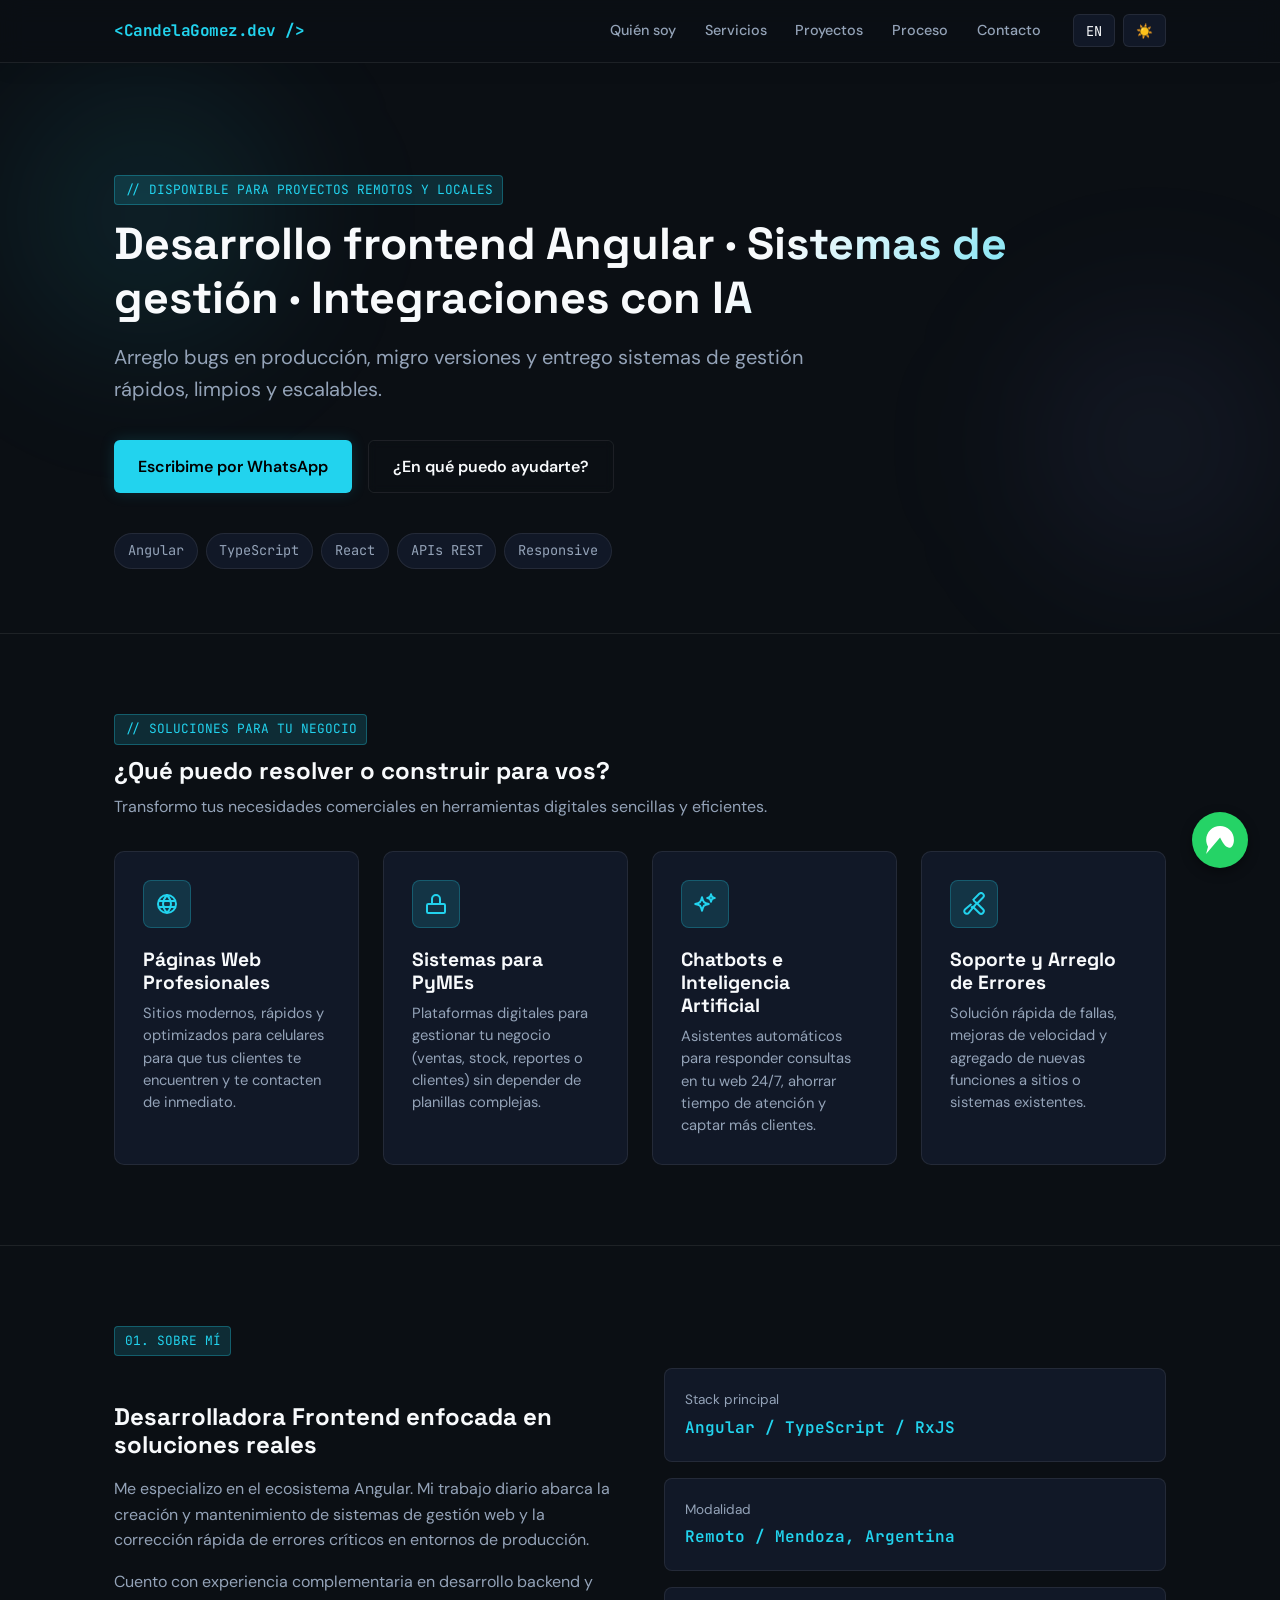
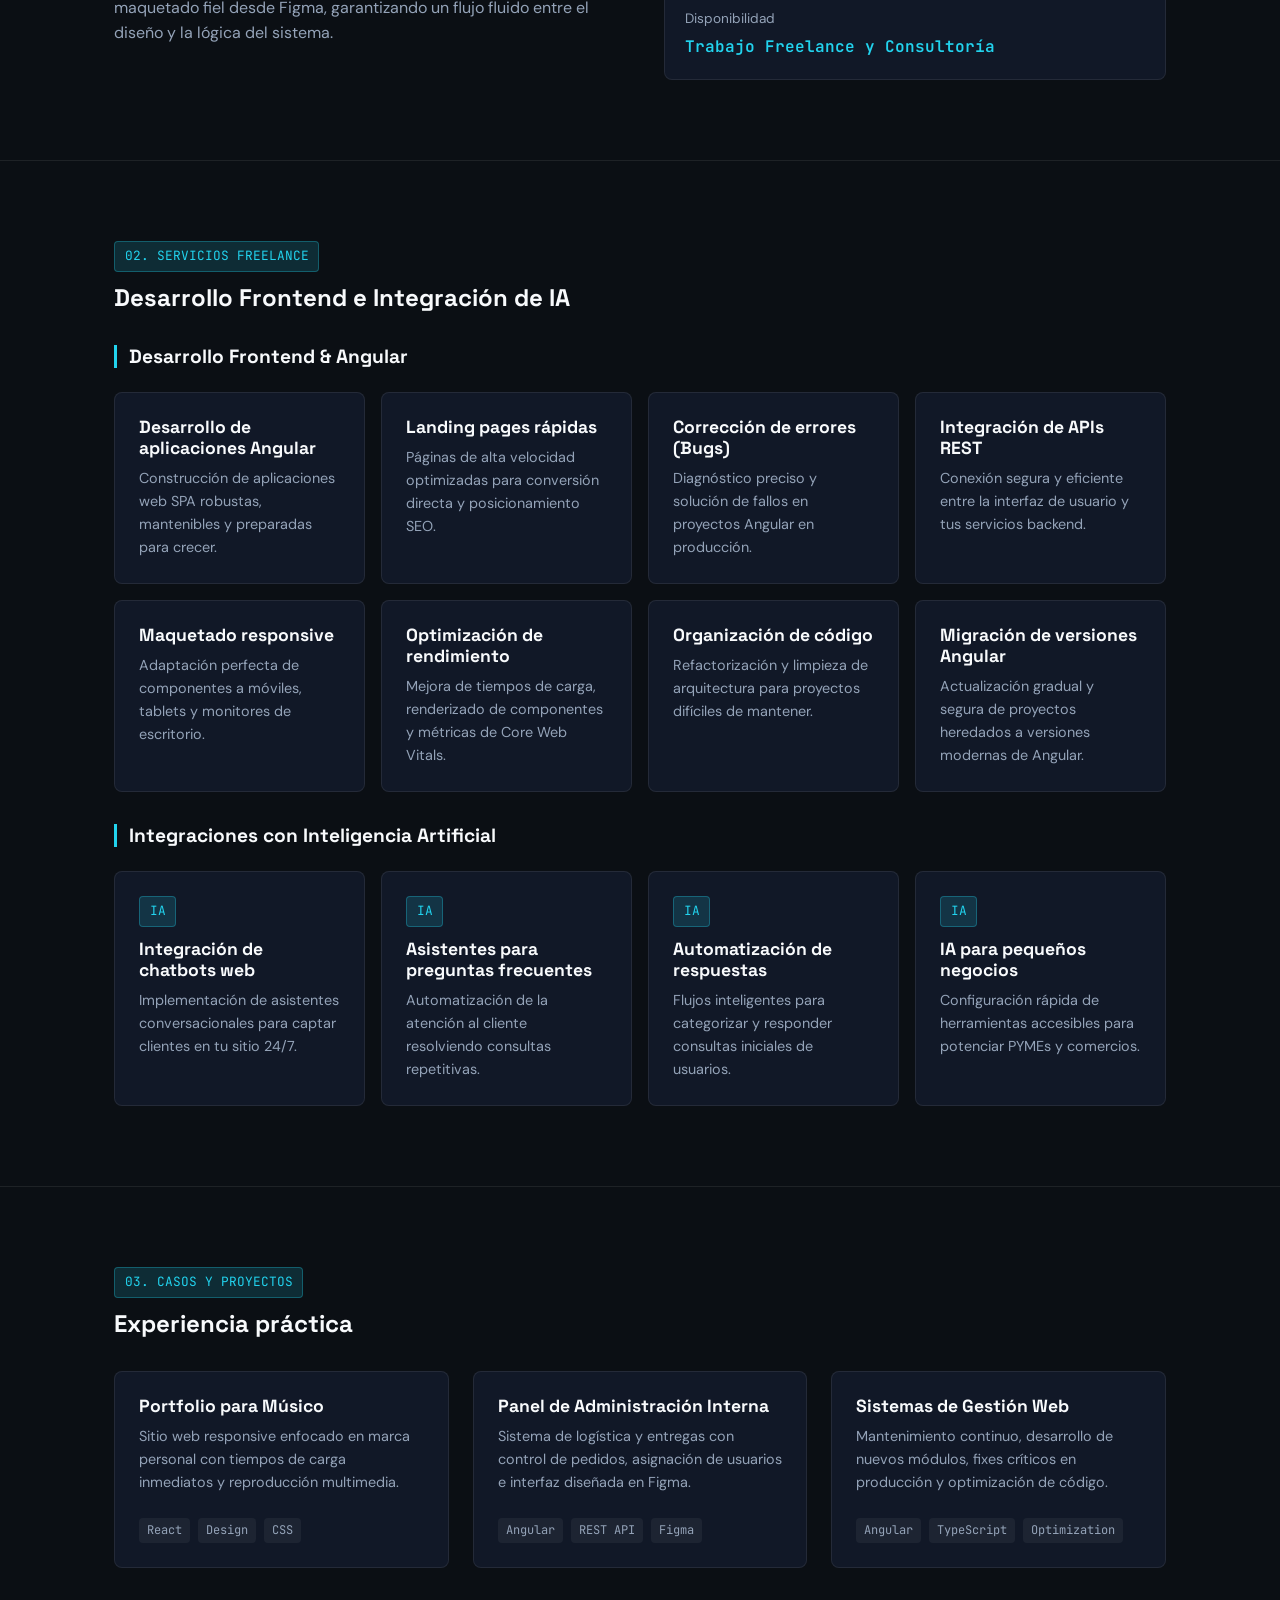
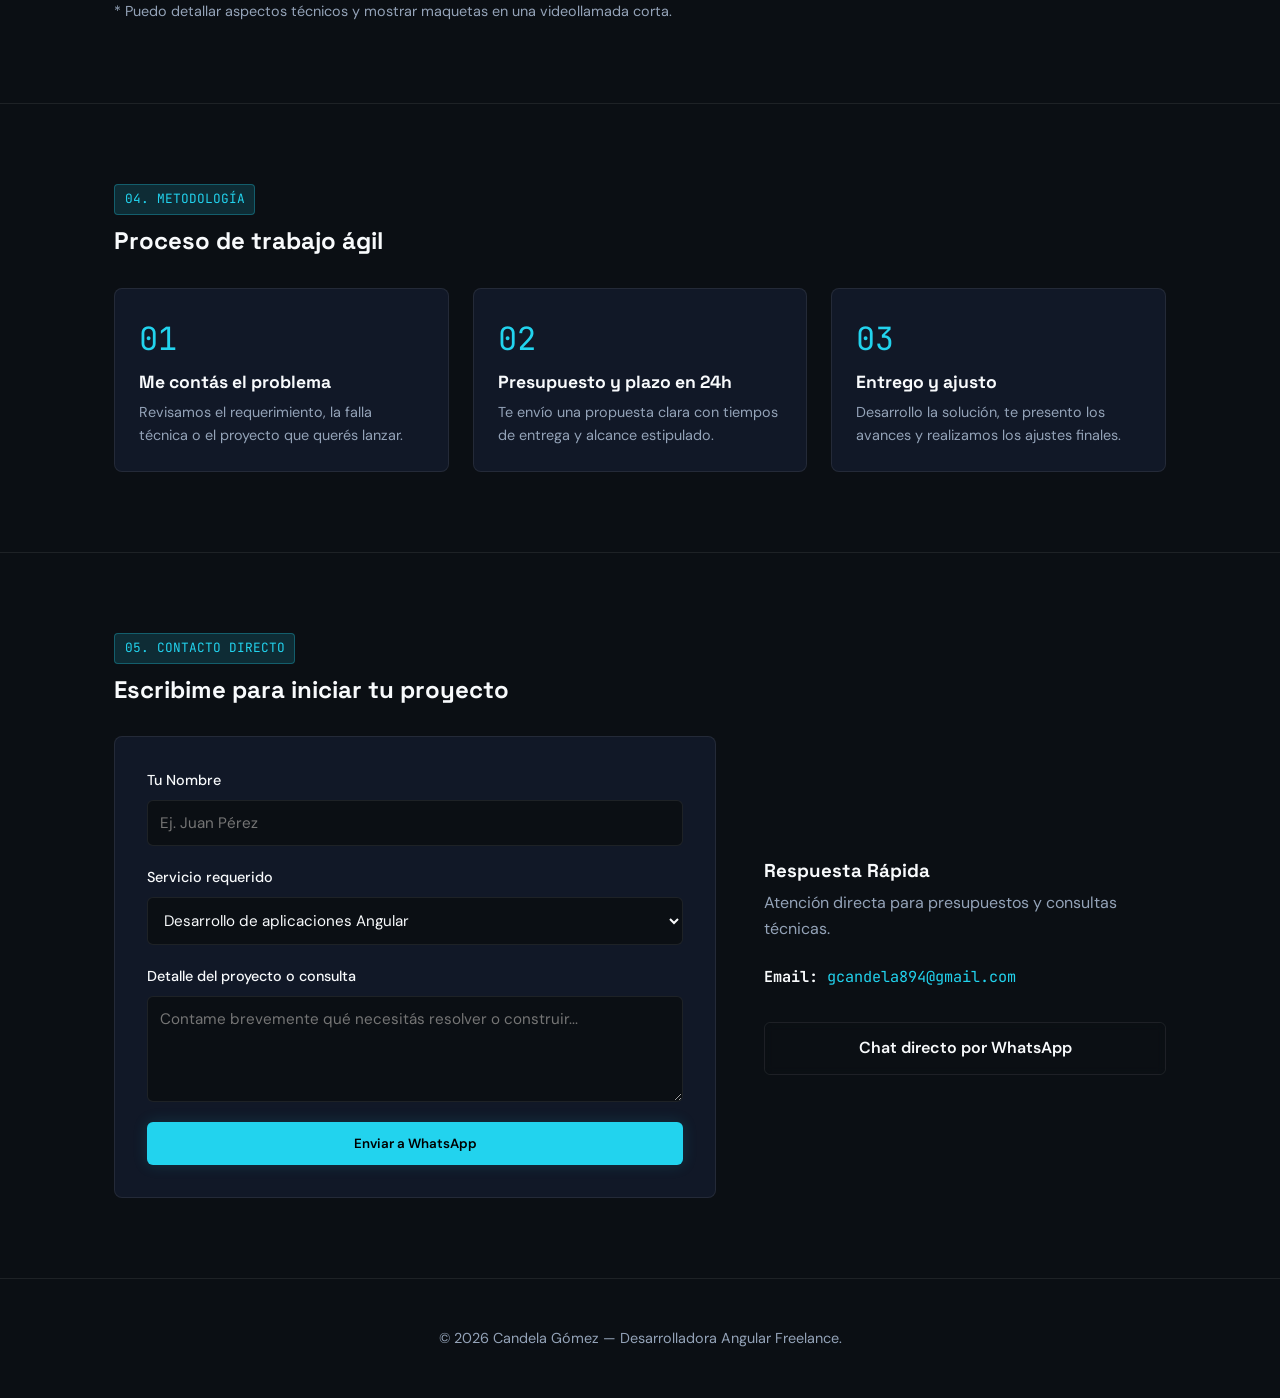
==== index.html @ df076fef "first commit" ====
<!DOCTYPE html>
<html lang="es">
<head>
  <meta charset="UTF-8">
  <meta name="viewport" content="width=device-width, initial-scale=1.0">
  <title>Candela Gómez | Desarrolladora Frontend & Angular</title>
  
  <!-- SEO Meta Tags -->
  <meta name="description" content="Desarrolladora frontend Angular freelance. Desarrollo de sistemas de gestión, corrección de bugs, maquetado responsive e integración de IA.">
  <meta name="keywords" content="Desarrolladora Angular, Frontend Freelance, Programadora Angular Mendoza, Corrección de bugs web, Desarrollo frontend Argentina, Integración IA web">
  <meta name="author" content="Candela Gómez">
  <meta name="robots" content="index, follow">

  <!-- Open Graph / Social Media -->
  <meta property="og:type" content="website">
  <meta property="og:locale" content="es_AR">
  <meta property="og:site_name" content="Candela Gómez — Frontend Dev">
  <meta property="og:title" content="Candela Gómez | Desarrolladora Frontend & IA">
  <meta property="og:description" content="Desarrollo sistemas de gestión, arreglo errores en producción e integro IA en tu negocio. Consulta por WhatsApp.">

  <!-- Favicon SVG -->
  <link rel="icon" href="data:image/svg+xml,<svg xmlns=%22http://www.w3.org/2000/svg%22 viewBox=%220 0 100 100%22><text y=%22.9em%22 font-size=%2290%22>⚡</text></svg>">

  <!-- Fonts: Space Grotesk, DM Sans, JetBrains Mono -->
  <link rel="preconnect" href="https://fonts.googleapis.com">
  <link rel="preconnect" href="https://fonts.gstatic.com" crossorigin>
  <link href="https://fonts.googleapis.com/css2?family=DM+Sans:ital,opsz,wght@0,9..40,100..1000;1,9..40,100..1000&family=JetBrains+Mono:wght@400;500&family=Space+Grotesk:wght@500;700&display=swap" rel="stylesheet">

  <!-- Schema.org JSON-LD -->
  <script type="application/ld+json">
  {
    "@context": "https://schema.org",
    "@type": "ProfessionalService",
    "name": "Candela Gómez - Desarrollo Frontend Angular",
    "description": "Desarrollo de aplicaciones frontend en Angular, corrección de bugs en producción e integración de asistentes con Inteligencia Artificial.",
    "email": "gcandela894@gmail.com",
    "address": {
      "@type": "PostalAddress",
      "addressLocality": "Mendoza",
      "addressCountry": "AR"
    },
    "priceRange": "$$",
    "knowsAbout": ["Angular", "TypeScript", "React", "APIs REST", "IA", "CSS", "Frontend Development"]
  }
  </script>

  <style>
    /* Color Tokens - Modo Oscuro por Defecto */
    :root {
      --bg-dark: #0B0F14;
      --bg-surface: #111827;
      --bg-surface-hover: #1F2937;
      --accent-cyan: #22D3EE;
      --accent-purple: #818CF8;
      --accent-cyan-glow: rgba(34, 211, 238, 0.15);
      --text-main: #F8FAFC;
      --text-muted: #94A3B8;
      --border-color: rgba(255, 255, 255, 0.08);
      --input-bg: #0B0F14;
      --header-bg: rgba(11, 15, 20, 0.75);
      
      --font-title: 'Space Grotesk', sans-serif;
      --font-body: 'DM Sans', sans-serif;
      --font-mono: 'JetBrains Mono', monospace;
    }

    /* Color Tokens - Modo Claro */
    [data-theme="light"] {
      --bg-dark: #F8FAFC;
      --bg-surface: #FFFFFF;
      --bg-surface-hover: #F1F5F9;
      --accent-cyan: #0891B2;
      --accent-purple: #4F46E5;
      --accent-cyan-glow: rgba(8, 145, 178, 0.12);
      --text-main: #0F172A;
      --text-muted: #475569;
      --border-color: rgba(15, 23, 42, 0.12);
      --input-bg: #F1F5F9;
      --header-bg: rgba(248, 250, 252, 0.82);
    }

    * { box-sizing: border-box; margin: 0; padding: 0; }
    html { scroll-behavior: smooth; }
    body {
      background-color: var(--bg-dark);
      color: var(--text-main);
      font-family: var(--font-body);
      line-height: 1.6;
      -webkit-font-smoothing: antialiased;
      transition: background-color 0.3s ease, color 0.3s ease;
      overflow-x: hidden;
    }

    h1, h2, h3, h4 { font-family: var(--font-title); color: var(--text-main); line-height: 1.2; }
    a { color: inherit; text-decoration: none; }
    .container { max-width: 1100px; margin: 0 auto; padding: 0 1.5rem; position: relative; z-index: 2; }
    section { padding: 5rem 0; border-bottom: 1px solid var(--border-color); position: relative; }

    .badge-mono {
      font-family: var(--font-mono);
      font-size: 0.8rem;
      color: var(--accent-cyan);
      background: var(--accent-cyan-glow);
      border: 1px solid rgba(34, 211, 238, 0.3);
      padding: 0.25rem 0.6rem;
      border-radius: 4px;
      display: inline-block;
      margin-bottom: 0.75rem;
    }

    .btn {
      display: inline-flex; align-items: center; justify-content: center; gap: 0.5rem;
      padding: 0.8rem 1.5rem; font-family: var(--font-body); font-weight: 600;
      border-radius: 6px; cursor: pointer; transition: all 0.2s ease; border: none;
    }
    .btn-primary { background-color: var(--accent-cyan); color: #000; box-shadow: 0 0 15px var(--accent-cyan-glow); }
    [data-theme="light"] .btn-primary { color: #FFF; }
    .btn-primary:hover { opacity: 0.9; box-shadow: 0 0 25px rgba(34, 211, 238, 0.3); transform: translateY(-1px); }
    .btn-secondary { background-color: transparent; color: var(--text-main); border: 1px solid var(--border-color); backdrop-filter: blur(4px); }
    .btn-secondary:hover { background-color: var(--bg-surface); border-color: var(--text-muted); }

    /* NAVBAR */
    .navbar {
      position: sticky; top: 0; 
      background: var(--header-bg);
      backdrop-filter: blur(12px);
      -webkit-backdrop-filter: blur(12px);
      border-bottom: 1px solid var(--border-color);
      box-shadow: 0 4px 20px rgba(0, 0, 0, 0.08);
      z-index: 100; 
      padding: 0.9rem 0;
      transition: background-color 0.3s ease, border-color 0.3s ease;
    }
    .nav-container { display: flex; justify-content: space-between; align-items: center; }
    
    .brand { 
      font-family: var(--font-mono); 
      font-weight: 700; 
      color: var(--accent-cyan);
      letter-spacing: -0.5px;
      transition: all 0.2s ease;
      display: inline-flex;
      align-items: center;
    }
    .brand:hover {
      text-shadow: 0 0 10px var(--accent-cyan-glow);
      transform: translateY(-1px);
    }

    .nav-right { display: flex; align-items: center; gap: 2rem; }
    .nav-links { display: flex; gap: 1.8rem; list-style: none; font-size: 0.9rem; font-weight: 500; }
    
    .nav-links a {
      position: relative;
      color: var(--text-muted);
      transition: color 0.2s ease;
      padding: 0.3rem 0;
    }
    .nav-links a::after {
      content: '';
      position: absolute;
      bottom: -2px;
      left: 0;
      width: 0%;
      height: 2px;
      background-color: var(--accent-cyan);
      transition: width 0.25s ease;
      border-radius: 2px;
    }
    .nav-links a:hover { color: var(--text-main); }
    .nav-links a:hover::after { width: 100%; }

    .controls { display: flex; gap: 0.5rem; align-items: center; }
    .control-btn {
      background: var(--bg-surface);
      border: 1px solid var(--border-color);
      color: var(--text-main);
      padding: 0.4rem 0.75rem;
      border-radius: 6px;
      font-family: var(--font-mono);
      font-size: 0.85rem;
      cursor: pointer;
      display: inline-flex;
      align-items: center;
      justify-content: center;
      transition: all 0.2s ease;
    }
    .control-btn:hover {
      border-color: var(--accent-cyan);
      color: var(--accent-cyan);
      box-shadow: 0 0 10px var(--accent-cyan-glow);
    }

    /* SECCIÓN HERO CON EFECTOS DISCRETOS DE FONDO Y TEXTO */
    .hero {
      padding: 7rem 0 4rem;
      position: relative;
      overflow: hidden;
    }

    /* Formas de luz de fondo (Glow Blobs) */
    .hero-glow-1 {
      position: absolute;
      top: -10%;
      left: -5%;
      width: 420px;
      height: 420px;
      background: radial-gradient(circle, rgba(34, 211, 238, 0.12) 0%, rgba(0,0,0,0) 70%);
      filter: blur(60px);
      border-radius: 50%;
      pointer-events: none;
      z-index: 1;
    }
    .hero-glow-2 {
      position: absolute;
      bottom: 0%;
      right: -5%;
      width: 380px;
      height: 380px;
      background: radial-gradient(circle, rgba(129, 140, 248, 0.10) 0%, rgba(0,0,0,0) 70%);
      filter: blur(70px);
      border-radius: 50%;
      pointer-events: none;
      z-index: 1;
    }

    /* Degradado sutil para el título */
    .hero h1 { 
      font-size: 2.8rem; 
      margin-bottom: 1rem;
      background: linear-gradient(135deg, var(--text-main) 60%, var(--accent-cyan) 100%);
      -webkit-background-clip: text;
      -webkit-text-fill-color: transparent;
    }

    .hero-subtitle { font-size: 1.25rem; color: var(--text-muted); max-width: 720px; margin-bottom: 2.2rem; }
    .hero-buttons { display: flex; gap: 1rem; margin-bottom: 2.5rem; flex-wrap: wrap; }

    .chips { display: flex; gap: 0.5rem; flex-wrap: wrap; }
    .chip { 
      font-family: var(--font-mono); 
      font-size: 0.85rem; 
      background: var(--bg-surface); 
      border: 1px solid var(--border-color); 
      padding: 0.4rem 0.8rem; 
      border-radius: 20px; 
      color: var(--text-muted);
      backdrop-filter: blur(4px);
    }

    /* SOLUCIONES */
    .solutions-grid {
      display: grid;
      grid-template-columns: repeat(auto-fit, minmax(240px, 1fr));
      gap: 1.5rem;
      margin-top: 2rem;
    }
    .solution-card {
      background: var(--bg-surface);
      border: 1px solid var(--border-color);
      border-radius: 10px;
      padding: 1.75rem;
      transition: transform 0.25s ease, border-color 0.25s ease, box-shadow 0.25s ease;
      display: flex;
      flex-direction: column;
    }
    .solution-card:hover {
      transform: translateY(-4px);
      border-color: var(--accent-cyan);
      box-shadow: 0 10px 25px -10px var(--accent-cyan-glow);
    }
    
    .solution-icon-box {
      width: 48px;
      height: 48px;
      border-radius: 8px;
      background: var(--accent-cyan-glow);
      border: 1px solid rgba(34, 211, 238, 0.25);
      display: flex;
      align-items: center;
      justify-content: center;
      margin-bottom: 1.25rem;
      color: var(--accent-cyan);
    }
    .solution-icon-box svg {
      width: 24px;
      height: 24px;
      stroke-width: 2;
    }

    .solution-card h3 { font-size: 1.2rem; margin-bottom: 0.5rem; }
    .solution-card p { font-size: 0.92rem; color: var(--text-muted); line-height: 1.5; }

    .about-grid { display: grid; grid-template-columns: 1fr 1fr; gap: 3rem; align-items: center; }
    .data-cards { display: flex; flex-direction: column; gap: 1rem; }
    .data-card { background: var(--bg-surface); border: 1px solid var(--border-color); padding: 1.25rem; border-radius: 8px; }
    .data-card .label { font-size: 0.85rem; color: var(--text-muted); margin-bottom: 0.25rem; }
    .data-card .val { font-family: var(--font-mono); font-weight: 600; color: var(--accent-cyan); }

    .services-category { margin-top: 2rem; margin-bottom: 1.5rem; font-size: 1.2rem; border-left: 3px solid var(--accent-cyan); padding-left: 0.75rem; }
    .grid-4 { display: grid; grid-template-columns: repeat(auto-fill, minmax(240px, 1fr)); gap: 1rem; }
    .card { background: var(--bg-surface); border: 1px solid var(--border-color); padding: 1.5rem; border-radius: 8px; transition: transform 0.2s, border-color 0.2s; position: relative; }
    .card:hover { transform: translateY(-2px); border-color: rgba(34, 211, 238, 0.4); }
    .card h3 { font-size: 1.1rem; margin-bottom: 0.5rem; }
    .card p { font-size: 0.9rem; color: var(--text-muted); }

    .grid-3 { display: grid; grid-template-columns: repeat(auto-fill, minmax(300px, 1fr)); gap: 1.5rem; margin-top: 2rem; }
    .project-card { display: flex; flex-direction: column; justify-content: space-between; }
    .tags { display: flex; gap: 0.5rem; flex-wrap: wrap; margin-top: 1.5rem; }
    .tag { font-family: var(--font-mono); font-size: 0.75rem; background: rgba(0,0,0,0.05); padding: 0.2rem 0.5rem; border-radius: 4px; color: var(--text-muted); }
    [data-theme="dark"] .tag { background: rgba(255,255,255,0.05); }

    .process-steps { display: grid; grid-template-columns: repeat(auto-fit, minmax(250px, 1fr)); gap: 1.5rem; margin-top: 2rem; }
    .step-number { font-family: var(--font-mono); font-size: 2rem; color: var(--accent-cyan); margin-bottom: 0.5rem; }

    .contact-grid { display: grid; grid-template-columns: 3fr 2fr; gap: 3rem; margin-top: 2rem; }
    form { display: flex; flex-direction: column; gap: 1.25rem; background: var(--bg-surface); padding: 2rem; border-radius: 8px; border: 1px solid var(--border-color); }
    .form-group { display: flex; flex-direction: column; gap: 0.5rem; }
    label { font-size: 0.9rem; font-weight: 500; }
    input, select, textarea { background: var(--input-bg); border: 1px solid var(--border-color); color: var(--text-main); padding: 0.75rem; border-radius: 6px; font-family: var(--font-body); font-size: 0.95rem; }
    input:focus, select:focus, textarea:focus { outline: none; border-color: var(--accent-cyan); }
    .contact-info { display: flex; flex-direction: column; gap: 1.5rem; justify-content: center; }

    .whatsapp-fab {
      position: fixed; bottom: 2rem; right: 2rem; width: 56px; height: 56px;
      background-color: #25D366; color: white; border-radius: 50%; display: flex;
      align-items: center; justify-content: center; box-shadow: 0 4px 12px rgba(0,0,0,0.4);
      z-index: 999; transition: transform 0.2s;
    }
    .whatsapp-fab:hover { transform: scale(1.1); }
    footer { padding: 3rem 0; text-align: center; color: var(--text-muted); font-size: 0.9rem; }

    @media (max-width: 768px) {
      .hero h1 { font-size: 2.1rem; }
      .about-grid, .contact-grid { grid-template-columns: 1fr; }
      .nav-links { display: none; }
    }
  </style>
</head>
<body data-theme="dark">

  <nav class="navbar">
    <div class="container nav-container">
      <a href="#" class="brand">&lt;CandelaGomez.dev /&gt;</a>
      <div class="nav-right">
        <ul class="nav-links">
          <li><a href="#about" data-i18n="nav_about">Quién soy</a></li>
          <li><a href="#services" data-i18n="nav_services">Servicios</a></li>
          <li><a href="#projects" data-i18n="nav_projects">Proyectos</a></li>
          <li><a href="#process" data-i18n="nav_process">Proceso</a></li>
          <li><a href="#contact" data-i18n="nav_contact">Contacto</a></li>
        </ul>
        <div class="controls">
          <button id="langToggle" class="control-btn" aria-label="Cambiar idioma">EN</button>
          <button id="themeToggle" class="control-btn" aria-label="Cambiar tema">☀️</button>
        </div>
      </div>
    </div>
  </nav>

  <main>
    <section class="hero">
      <!-- Glow Blobs discretos -->
      <div class="hero-glow-1"></div>
      <div class="hero-glow-2"></div>

      <div class="container">
        <span class="badge-mono" data-i18n="hero_badge">// DISPONIBLE PARA PROYECTOS REMOTOS Y LOCALES</span>
        <h1 data-i18n="hero_title">Desarrollo frontend Angular · Sistemas de gestión · Integraciones con IA</h1>
        <p class="hero-subtitle" data-i18n="hero_subtitle">Arreglo bugs en producción, migro versiones y entrego sistemas de gestión rápidos, limpios y escalables.</p>
        
        <div class="hero-buttons">
          <a href="#contact" class="btn btn-primary" data-i18n="hero_cta_wa">Escribime por WhatsApp</a>
          <a href="#quick-solutions" class="btn btn-secondary" data-i18n="hero_cta_services">¿En qué puedo ayudarte?</a>
        </div>

        <div class="chips">
          <span class="chip">Angular</span>
          <span class="chip">TypeScript</span>
          <span class="chip">React</span>
          <span class="chip">APIs REST</span>
          <span class="chip">Responsive</span>
        </div>
      </div>
    </section>

    <!-- SECCIÓN SOLUCIONES CON ÍCONOS SVG VECTORIALES -->
    <section id="quick-solutions">
      <div class="container">
        <span class="badge-mono" data-i18n="sol_num">// SOLUCIONES PARA TU NEGOCIO</span>
        <h2 data-i18n="sol_heading">¿Qué puedo resolver o construir para vos?</h2>
        <p style="color: var(--text-muted); margin-top: 0.5rem;" data-i18n="sol_sub">Transformo tus necesidades comerciales en herramientas digitales sencillas y eficientes.</p>

        <div class="solutions-grid">
          
          <article class="solution-card">
            <div class="solution-icon-box">
              <svg xmlns="http://www.w3.org/2000/svg" fill="none" viewBox="0 0 24 24" stroke="currentColor">
                <path stroke-linecap="round" stroke-linejoin="round" d="M12 21a9 9 0 100-18 9 9 0 000 18zM3.6 9h16.8M3.6 15h16.8M12 3a15.3 15.3 0 014 9 15.3 15.3 0 01-4 9 15.3 15.3 0 01-4-9 15.3 15.3 0 014-9z" />
              </svg>
            </div>
            <h3 data-i18n="sol1_t">Páginas Web Profesionales</h3>
            <p data-i18n="sol1_d">Sitios modernos, rápidos y optimizados para celulares para que tus clientes te me encuentren y te contacten de inmediato.</p>
          </article>

          <article class="solution-card">
            <div class="solution-icon-box">
              <svg xmlns="http://www.w3.org/2000/svg" fill="none" viewBox="0 0 24 24" stroke="currentColor">
                <path stroke-linecap="round" stroke-linejoin="round" d="M3 13.25C3 12.56 3.56 12 4.25 12h15.5c.69 0 1.25.56 1.25 1.25v6.5c0 .69-.56 1.25-1.25 1.25H4.25C3.56 21 3 20.44 3 19.75v-6.5zM16 12V7a4 4 0 10-8 0v5" />
              </svg>
            </div>
            <h3 data-i18n="sol2_t">Sistemas para PyMEs</h3>
            <p data-i18n="sol2_d">Plataformas digitales para gestionar tu negocio (ventas, stock, reportes o clientes) sin depender de planillas complejas.</p>
          </article>

          <article class="solution-card">
            <div class="solution-icon-box">
              <svg xmlns="http://www.w3.org/2000/svg" fill="none" viewBox="0 0 24 24" stroke="currentColor">
                <path stroke-linecap="round" stroke-linejoin="round" d="M9.813 15.904L9 18.75l-.813-2.846a4.5 4.5 0 00-3.09-3.09L2.25 12l2.846-.813a4.5 4.5 0 003.09-3.09L9 5.25l.813 2.846a4.5 4.5 0 003.09 3.09L15.75 12l-2.846.813a4.5 4.5 0 00-3.09 3.09zM18.259 8.715L18 9.75l-.259-1.035a3.375 3.375 0 00-2.455-2.456L14.25 6l1.036-.259a3.375 3.375 0 002.455-2.456L18 2.25l.259 1.035a3.375 3.375 0 002.456 2.456L21.75 6l-1.035.259a3.375 3.375 0 00-2.456 2.456z" />
              </svg>
            </div>
            <h3 data-i18n="sol3_t">Chatbots e Inteligencia Artificial</h3>
            <p data-i18n="sol3_d">Asistentes automáticos para responder consultas en tu web 24/7, ahorrar tiempo de atención y captar más clientes.</p>
          </article>

          <article class="solution-card">
            <div class="solution-icon-box">
              <svg xmlns="http://www.w3.org/2000/svg" fill="none" viewBox="0 0 24 24" stroke="currentColor">
                <path stroke-linecap="round" stroke-linejoin="round" d="M11.42 15.17L17.25 21A2.652 2.652 0 0021 17.25l-5.83-5.83M11.42 15.17l2.496-3.03c.317-.384.74-.664 1.208-.766M11.42 15.17l-4.655 5.653a2.548 2.548 0 11-3.586-3.586l5.654-4.654m.893 2.587l2.587-.893M15.17 11.42L21 5.58A2.652 2.652 0 0017.25 1.83l-5.83 5.83M15.17 11.42l-3.03-2.496a2.495 2.495 0 00-.766-1.208" />
              </svg>
            </div>
            <h3 data-i18n="sol4_t">Soporte y Arreglo de Errores</h3>
            <p data-i18n="sol4_d">Solución rápida de fallas, mejoras de velocidad y agregado de nuevas funciones a sitios o sistemas existentes.</p>
          </article>

        </div>
      </div>
    </section>

    <section id="about">
      <div class="container">
        <span class="badge-mono" data-i18n="about_num">01. SOBRE MÍ</span>
        <div class="about-grid">
          <div>
            <h2 style="margin-bottom: 1rem;" data-i18n="about_heading">Desarrolladora Frontend enfocada en soluciones reales</h2>
            <p style="color: var(--text-muted); margin-bottom: 1rem;" data-i18n="about_p1">
              Me especializo en el ecosistema Angular. Mi trabajo diario abarca la creación y mantenimiento de sistemas de gestión web y la corrección rápida de errores críticos en entornos de producción.
            </p>
            <p style="color: var(--text-muted);" data-i18n="about_p2">
              Cuento con experiencia complementaria en desarrollo backend y maquetado fiel desde Figma, garantizando un flujo fluido entre el diseño y la lógica del sistema.
            </p>
          </div>

          <div class="data-cards">
            <div class="data-card">
              <div class="label" data-i18n="about_stack_label">Stack principal</div>
              <div class="val">Angular / TypeScript / RxJS</div>
            </div>
            <div class="data-card">
              <div class="label" data-i18n="about_loc_label">Modalidad</div>
              <div class="val" data-i18n="about_loc_val">Remoto / Mendoza, Argentina</div>
            </div>
            <div class="data-card">
              <div class="label" data-i18n="about_disp_label">Disponibilidad</div>
              <div class="val" data-i18n="about_disp_val">Trabajo Freelance y Consultoría</div>
            </div>
          </div>
        </div>
      </div>
    </section>

    <section id="services">
      <div class="container">
        <span class="badge-mono" data-i18n="services_num">02. SERVICIOS FREELANCE</span>
        <h2 data-i18n="services_heading">Desarrollo Frontend e Integración de IA</h2>

        <h3 class="services-category" data-i18n="cat_frontend">Desarrollo Frontend & Angular</h3>
        <div class="grid-4">
          <article class="card">
            <h3 data-i18n="s1_t">Desarrollo de aplicaciones Angular</h3>
            <p data-i18n="s1_d">Construcción de aplicaciones web SPA robustas, mantenibles y preparadas para crecer.</p>
          </article>
          <article class="card">
            <h3 data-i18n="s2_t">Landing pages rápidas</h3>
            <p data-i18n="s2_d">Páginas de alta velocidad optimizadas para conversión directa y posicionamiento SEO.</p>
          </article>
          <article class="card">
            <h3 data-i18n="s3_t">Corrección de errores (Bugs)</h3>
            <p data-i18n="s3_d">Diagnóstico preciso y solución de fallos en proyectos Angular en producción.</p>
          </article>
          <article class="card">
            <h3 data-i18n="s4_t">Integración de APIs REST</h3>
            <p data-i18n="s4_d">Conexión segura y eficiente entre la interfaz de usuario y tus servicios backend.</p>
          </article>
          <article class="card">
            <h3 data-i18n="s5_t">Maquetado responsive</h3>
            <p data-i18n="s5_d">Adaptación perfecta de componentes a móviles, tablets y monitores de escritorio.</p>
          </article>
          <article class="card">
            <h3 data-i18n="s6_t">Optimización de rendimiento</h3>
            <p data-i18n="s6_d">Mejora de tiempos de carga, renderizado de componentes y métricas de Core Web Vitals.</p>
          </article>
          <article class="card">
            <h3 data-i18n="s7_t">Organización de código</h3>
            <p data-i18n="s7_d">Refactorización y limpieza de arquitectura para proyectos difíciles de mantener.</p>
          </article>
          <article class="card">
            <h3 data-i18n="s8_t">Migración de versiones Angular</h3>
            <p data-i18n="s8_d">Actualización gradual y segura de proyectos heredados a versiones modernas de Angular.</p>
          </article>
        </div>

        <h3 class="services-category" data-i18n="cat_ai">Integraciones con Inteligencia Artificial</h3>
        <div class="grid-4">
          <article class="card">
            <span class="badge-mono">IA</span>
            <h3 data-i18n="s9_t">Integración de chatbots web</h3>
            <p data-i18n="s9_d">Implementación de asistentes conversacionales para captar clientes en tu sitio 24/7.</p>
          </article>
          <article class="card">
            <span class="badge-mono">IA</span>
            <h3 data-i18n="s10_t">Asistentes para preguntas frecuentes</h3>
            <p data-i18n="s10_d">Automatización de la atención al cliente resolviendo consultas repetitivas.</p>
          </article>
          <article class="card">
            <span class="badge-mono">IA</span>
            <h3 data-i18n="s11_t">Automatización de respuestas</h3>
            <p data-i18n="s11_d">Flujos inteligentes para categorizar y responder consultas iniciales de usuarios.</p>
          </article>
          <article class="card">
            <span class="badge-mono">IA</span>
            <h3 data-i18n="s12_t">IA para pequeños negocios</h3>
            <p data-i18n="s12_d">Configuración rápida de herramientas accesibles para potenciar PYMEs y comercios.</p>
          </article>
        </div>
      </div>
    </section>

    <section id="projects">
      <div class="container">
        <span class="badge-mono" data-i18n="projects_num">03. CASOS Y PROYECTOS</span>
        <h2 data-i18n="projects_heading">Experiencia práctica</h2>

        <div class="grid-3">
          <article class="card project-card">
            <div>
              <h3 data-i18n="p1_t">Portfolio para Músico</h3>
              <p style="margin-top: 0.5rem;" data-i18n="p1_d">Sitio web responsive enfocado en marca personal con tiempos de carga inmediatos y reproducción multimedia.</p>
            </div>
            <div class="tags">
              <span class="tag">React</span>
              <span class="tag">Design</span>
              <span class="tag">CSS</span>
            </div>
          </article>

          <article class="card project-card">
            <div>
              <h3 data-i18n="p2_t">Panel de Administración Interna</h3>
              <p style="margin-top: 0.5rem;" data-i18n="p2_d">Sistema de logística y entregas con control de pedidos, asignación de usuarios e interfaz diseñada en Figma.</p>
            </div>
            <div class="tags">
              <span class="tag">Angular</span>
              <span class="tag">REST API</span>
              <span class="tag">Figma</span>
            </div>
          </article>

          <article class="card project-card">
            <div>
              <h3 data-i18n="p3_t">Sistemas de Gestión Web</h3>
              <p style="margin-top: 0.5rem;" data-i18n="p3_d">Mantenimiento continuo, desarrollo de nuevos módulos, fixes críticos en producción y optimización de código.</p>
            </div>
            <div class="tags">
              <span class="tag">Angular</span>
              <span class="tag">TypeScript</span>
              <span class="tag">Optimization</span>
            </div>
          </article>
        </div>

        <p style="margin-top: 2rem; color: var(--text-muted); font-size: 0.9rem;" data-i18n="projects_note">
          * Puedo detallar aspectos técnicos y mostrar maquetas en una videollamada corta.
        </p>
      </div>
    </section>

    <section id="process">
      <div class="container">
        <span class="badge-mono" data-i18n="proc_num">04. METODOLOGÍA</span>
        <h2 data-i18n="proc_heading">Proceso de trabajo ágil</h2>

        <div class="process-steps">
          <div class="card">
            <div class="step-number">01</div>
            <h3 data-i18n="pr1_t">Me contás el problema</h3>
            <p data-i18n="pr1_d">Revisamos el requerimiento, la falla técnica o el proyecto que querés lanzar.</p>
          </div>
          <div class="card">
            <div class="step-number">02</div>
            <h3 data-i18n="pr2_t">Presupuesto y plazo en 24h</h3>
            <p data-i18n="pr2_d">Te envío una propuesta clara con tiempos de entrega y alcance estipulado.</p>
          </div>
          <div class="card">
            <div class="step-number">03</div>
            <h3 data-i18n="pr3_t">Entrego y ajusto</h3>
            <p data-i18n="pr3_d">Desarrollo la solución, te presento los avances y realizamos los ajustes finales.</p>
          </div>
        </div>
      </div>
    </section>

    <section id="contact">
      <div class="container">
        <span class="badge-mono" data-i18n="contact_num">05. CONTACTO DIRECTO</span>
        <h2 data-i18n="contact_heading">Escribime para iniciar tu proyecto</h2>

        <div class="contact-grid">
          <form id="whatsappForm">
            <div class="form-group">
              <label for="name" data-i18n="lbl_name">Tu Nombre</label>
              <input type="text" id="name" placeholder="Ej. Juan Pérez" required>
            </div>

            <div class="form-group">
              <label for="service" data-i18n="lbl_service">Servicio requerido</label>
              <select id="service" required>
                <optgroup label="Desarrollo Frontend" id="opt_group_fe">
                  <option value="Desarrollo de aplicaciones Angular">Desarrollo de aplicaciones Angular</option>
                  <option value="Landing pages rápidas">Landing pages rápidas</option>
                  <option value="Corrección de errores en proyectos Angular">Corrección de errores en Angular</option>
                  <option value="Integración de APIs REST">Integración de APIs REST</option>
                  <option value="Maquetado responsive">Maquetado responsive</option>
                  <option value="Optimización de rendimiento">Optimización de rendimiento</option>
                  <option value="Organización de proyectos frontend">Organización de proyectos</option>
                  <option value="Migración de versiones de Angular">Migración de versiones de Angular</option>
                </optgroup>
                <optgroup label="Servicios con IA" id="opt_group_ai">
                  <option value="Integración de chatbots en páginas web">Integración de chatbots web</option>
                  <option value="Implementación de asistentes para FAQ">Asistente para preguntas frecuentes</option>
                  <option value="Automatización de respuestas básicas mediante IA">Automatización con IA</option>
                  <option value="Configuración de herramientas de IA para pequeños negocios">Herramientas IA para PYMEs</option>
                </optgroup>
              </select>
            </div>

            <div class="form-group">
              <label for="message" data-i18n="lbl_msg">Detalle del proyecto o consulta</label>
              <textarea id="message" rows="4" placeholder="Contame brevemente qué necesitás resolver o construir..." required></textarea>
            </div>

            <button type="submit" class="btn btn-primary" data-i18n="btn_send">Enviar a WhatsApp</button>
          </form>

          <div class="contact-info">
            <div>
              <h3 data-i18n="contact_sub">Respuesta Rápida</h3>
              <p style="color: var(--text-muted); margin-top: 0.5rem;" data-i18n="contact_sub_p">
                Atención directa para presupuestos y consultas técnicas.
              </p>
            </div>

            <div style="font-family: var(--font-mono); font-size: 0.95rem;">
              <p style="margin-bottom: 0.5rem;"><strong>Email:</strong> <a href="mailto:gcandela894@gmail.com" style="color: var(--accent-cyan);">gcandela894@gmail.com</a></p>
            </div>

            <a href="https://wa.me/5492612644649?text=Hola,%20quisiera%20consultar%20por%20un%20servicio%20web." target="_blank" rel="noopener" class="btn btn-secondary" data-i18n="btn_direct_wa">
              Chat directo por WhatsApp
            </a>
          </div>
        </div>
      </div>
    </section>
  </main>

  <footer>
    <div class="container">
      <p>&copy; <span id="year"></span> Candela Gómez — <span data-i18n="footer_rights">Desarrolladora Angular Freelance.</span></p>
    </div>
  </footer>

  <a href="https://wa.me/5492612644649?text=Hola,%20me%20interesa%20consultarte%20por%20un%20servicio%20web." class="whatsapp-fab" target="_blank" rel="noopener" aria-label="Contacto por WhatsApp">
    <svg width="28" height="28" fill="currentColor" viewBox="0 0 24 24">
      <path d="M.057 24l1.687-6.163c-1.041-1.804-1.588-3.849-1.587-5.946.003-6.556 5.338-11.891 11.893-11.891 3.181.001 6.167 1.24 8.413 3.488 2.245 2.248 3.481 5.236 3.48 8.414-.003 6.557-5.338 11.892-11.892-1.99-.001-3.951-.5-5.688-1.448l-6.305 1.654zm6.597-3.807c1.676.995 3.276 1.591 5.392 1.592 5.448 0 9.886-4.434 9.889-9.885.002-5.462-4.415-9.89-9.881-9.892-5.452 0-9.887 4.434-9.889 9.884-.001 2.225.651 3.891 1.746 5.634l-.999 3.648 3.742-.981zm11.387-5.464c-.074-.124-.272-.198-.57-.347-.297-.149-1.758-.868-2.031-.967-.272-.099-.47-.149-.669.149-.198.297-.768.967-.941 1.165-.173.198-.347.223-.644.074-.297-.149-1.255-.462-2.39-1.475-.883-.788-1.48-1.761-1.653-2.059-.173-.297-.018-.458.13-.606.134-.133.297-.347.446-.521.151-.172.2-.296.3-.495.099-.198.05-.372-.025-.521-.075-.148-.669-1.611-.916-2.206-.242-.579-.487-.501-.669-.51l-.57-.01c-.198 0-.52.074-.792.372s-1.04 1.016-1.04 2.479 1.065 2.876 1.213 3.074c.149.198 2.095 3.2 5.076 4.487.709.306 1.263.489 1.694.626.712.226 1.36.194 1.872.118.571-.085 1.758-.719 2.006-1.413.248-.695.248-1.29.173-1.414z"/>
    </svg>
  </a>

  <script>
    document.getElementById('year').textContent = new Date().getFullYear();

    // Diccionario I18N
    const translations = {
      es: {
        nav_about: "Quién soy", nav_services: "Servicios", nav_projects: "Proyectos", nav_process: "Proceso", nav_contact: "Contacto",
        hero_badge: "// DISPONIBLE PARA PROYECTOS REMOTOS Y LOCALES",
        hero_title: "Desarrollo frontend Angular · Sistemas de gestión · Integraciones con IA",
        hero_subtitle: "Arreglo bugs en producción, migro versiones y entrego sistemas de gestión rápidos, limpios y escalables.",
        hero_cta_wa: "Escribime por WhatsApp", hero_cta_services: "¿En qué puedo ayudarte?",
        
        sol_num: "// SOLUCIONES PARA TU NEGOCIO",
        sol_heading: "¿Qué puedo resolver o construir para vos?",
        sol_sub: "Transformo tus necesidades comerciales en herramientas digitales sencillas y eficientes.",
        sol1_t: "Páginas Web Profesionales", sol1_d: "Sitios modernos, rápidos y optimizados para celulares para que tus clientes te encuentren y te contacten de inmediato.",
        sol2_t: "Sistemas para PyMEs", sol2_d: "Plataformas digitales para gestionar tu negocio (ventas, stock, reportes o clientes) sin depender de planillas complejas.",
        sol3_t: "Chatbots e Inteligencia Artificial", sol3_d: "Asistentes automáticos para responder consultas en tu web 24/7, ahorrar tiempo de atención y captar más clientes.",
        sol4_t: "Soporte y Arreglo de Errores", sol4_d: "Solución rápida de fallas, mejoras de velocidad y agregado de nuevas funciones a sitios o sistemas existentes.",

        about_num: "01. SOBRE MÍ", about_heading: "Desarrolladora Frontend enfocada en soluciones reales",
        about_p1: "Me especializo en el ecosistema Angular. Mi trabajo diario abarca la creación y mantenimiento de sistemas de gestión web y la corrección rápida de errores críticos en entornos de producción.",
        about_p2: "Cuento con experiencia complementaria en desarrollo backend y maquetado fiel desde Figma, garantizando un flujo fluido entre el diseño y la lógica del sistema.",
        about_stack_label: "Stack principal", about_loc_label: "Modalidad", about_loc_val: "Remoto / Mendoza, Argentina",
        about_disp_label: "Disponibilidad", about_disp_val: "Trabajo Freelance y Consultoría",
        services_num: "02. SERVICIOS FREELANCE", services_heading: "Desarrollo Frontend e Integración de IA",
        cat_frontend: "Desarrollo Frontend & Angular", cat_ai: "Integraciones con Inteligencia Artificial",
        s1_t: "Desarrollo de aplicaciones Angular", s1_d: "Construcción de aplicaciones web SPA robustas, mantenibles y preparadas para crecer.",
        s2_t: "Landing pages rápidas", s2_d: "Páginas de alta velocidad optimizadas para conversión directa y posicionamiento SEO.",
        s3_t: "Corrección de errores (Bugs)", s3_d: "Diagnóstico preciso y solución de fallos en proyectos Angular en producción.",
        s4_t: "Integración de APIs REST", s4_d: "Conexión segura y eficiente entre la interfaz de usuario y tus servicios backend.",
        s5_t: "Maquetado responsive", s5_d: "Adaptación perfecta de componentes a móviles, tablets y monitores de escritorio.",
        s6_t: "Optimización de rendimiento", s6_d: "Mejora de tiempos de carga, renderizado de componentes y métricas de Core Web Vitals.",
        s7_t: "Organización de código", s7_d: "Refactorización y limpieza de arquitectura para proyectos difíciles de mantener.",
        s8_t: "Migración de versiones Angular", s8_d: "Actualización gradual y segura de proyectos heredados a versiones modernas de Angular.",
        s9_t: "Integración de chatbots web", s9_d: "Implementación de asistentes conversacionales para captar clientes en tu sitio 24/7.",
        s10_t: "Asistentes para preguntas frecuentes", s10_d: "Automatización de la atención al cliente resolviendo consultas repetitivas.",
        s11_t: "Automatización de respuestas", s11_d: "Flujos inteligentes para categorizar y responder consultas iniciales de usuarios.",
        s12_t: "IA para pequeños negocios", s12_d: "Configuración rápida de herramientas accesibles para potenciar PYMEs y comercios.",
        projects_num: "03. CASOS Y PROYECTOS", projects_heading: "Experiencia práctica",
        p1_t: "Portfolio para Músico", p1_d: "Sitio web responsive enfocado en marca personal con tiempos de carga inmediatos y reproducción multimedia.",
        p2_t: "Panel de Administración Interna", p2_d: "Sistema de logística y entregas con control de pedidos, asignación de usuarios e interfaz diseñada en Figma.",
        p3_t: "Sistemas de Gestión Web", p3_d: "Mantenimiento continuo, desarrollo de nuevos módulos, fixes críticos en producción y optimización de código.",
        projects_note: "* Puedo detallar aspectos técnicos y mostrar maquetas en una videollamada corta.",
        proc_num: "04. METODOLOGÍA", proc_heading: "Proceso de trabajo ágil",
        pr1_t: "Me contás el problema", pr1_d: "Revisamos el requerimiento, la falla técnica o el proyecto que querés lanzar.",
        pr2_t: "Presupuesto y plazo en 24h", pr2_d: "Te envío una propuesta clara con tiempos de entrega y alcance estipulado.",
        pr3_t: "Entrego y ajusto", pr3_d: "Desarrollo la solución, te presento los avances y realizamos los ajustes finales.",
        contact_num: "05. CONTACTO DIRECTO", contact_heading: "Escribime para iniciar tu proyecto",
        lbl_name: "Tu Nombre", lbl_service: "Servicio requerido", lbl_msg: "Detalle del proyecto o consulta", btn_send: "Enviar a WhatsApp",
        contact_sub: "Respuesta Rápida", contact_sub_p: "Atención directa para presupuestos y consultas técnicas.", btn_direct_wa: "Chat directo por WhatsApp",
        footer_rights: "Desarrolladora Angular Freelance.", opt_fe: "Desarrollo Frontend", opt_ai: "Servicios con IA",
        wa_prefix_name: "Hola! Mi nombre es", wa_prefix_service: "Estoy interesado en el servicio", wa_prefix_msg: "Detalle del proyecto"
      },
      en: {
        nav_about: "About me", nav_services: "Services", nav_projects: "Projects", nav_process: "Process", nav_contact: "Contact",
        hero_badge: "// AVAILABLE FOR REMOTE & LOCAL PROJECTS",
        hero_title: "Angular Frontend Dev · Management Systems · AI Integrations",
        hero_subtitle: "I fix production bugs, migrate versions, and deliver fast, clean, scalable web applications.",
        hero_cta_wa: "Contact via WhatsApp", hero_cta_services: "How can I help you?",
        
        sol_num: "// SOLUTIONS FOR YOUR BUSINESS",
        sol_heading: "What can I solve or build for you?",
        sol_sub: "I turn your business needs into simple and efficient digital tools.",
        sol1_t: "Professional Websites", sol1_d: "Modern, fast, and mobile-optimized websites so your clients can find and reach you instantly.",
        sol2_t: "Custom Business Systems", sol2_d: "Digital tools to manage your business (sales, stock, reports, or clients) without relying on cluttered spreadsheets.",
        sol3_t: "Chatbots & AI Integration", sol3_d: "Automated assistants to answer inquiries on your site 24/7, save customer support time, and capture leads.",
        sol4_t: "Support & Bug Fixing", sol4_d: "Fast troubleshooting, performance improvements, and new feature implementations for existing sites.",

        about_num: "01. ABOUT ME", about_heading: "Frontend Developer Focused on Real Solutions",
        about_p1: "I specialize in the Angular ecosystem. My daily work spans building and maintaining complex management tools and fixing critical bugs in production.",
        about_p2: "I also hold practical background in backend development and pixel-perfect implementation from Figma designs.",
        about_stack_label: "Core Stack", about_loc_label: "Modality", about_loc_val: "Remote / Mendoza, Argentina",
        about_disp_label: "Availability", about_disp_val: "Freelance & Consulting Work",
        services_num: "02. FREELANCE SERVICES", services_heading: "Frontend Development & AI Integration",
        cat_frontend: "Frontend & Angular Development", cat_ai: "Artificial Intelligence Services",
        s1_t: "Angular Web Applications", s1_d: "Building robust, maintainable, and scalable SPA web applications from scratch.",
        s2_t: "Fast Landing Pages", s2_d: "High-speed landing pages optimized for maximum conversion and SEO ranking.",
        s3_t: "Bug Fixing & Diagnostics", s3_d: "Accurate troubleshooting and instant bug fixing for production Angular apps.",
        s4_t: "REST API Integration", s4_d: "Seamless and secure data integration between frontend UI and backend services.",
        s5_t: "Responsive Layouts", s5_d: "Perfect UI component adaptation across mobile, tablet, and desktop viewports.",
        s6_t: "Performance Optimization", s6_d: "Boost render speed, reduce bundle size, and improve Core Web Vitals metrics.",
        s7_t: "Code Architecture & Order", s7_d: "Refactoring cluttered codebases to enhance maintainability and scalability.",
        s8_t: "Angular Version Upgrades", s8_d: "Safe and gradual migration of legacy codebases to modern Angular versions.",
        s9_t: "Web Chatbot Integration", s9_d: "Embedding AI conversational bots to capture leads 24/7 on your website.",
        s10_t: "FAQ AI Assistants", s10_d: "Automated customer support systems to handle repetitive inquiries effortless.",
        s11_t: "Automated Responses", s11_d: "Smart workflows to categorize and answer user inquiries automatically.",
        s12_t: "AI Solutions for SMBs", s12_d: "Setting up accessible AI tooling to boost small businesses and startups.",
        projects_num: "03. CASUISTRY & PROJECTS", projects_heading: "Practical Work Experience",
        p1_t: "Musician Portfolio", p1_d: "Responsive personal brand website built for speed with media integration.",
        p2_t: "Internal Admin Dashboard", p2_d: "Logistics control panel for tracking deliveries, order management, and Figma UI.",
        p3_t: "Web Management Systems", p3_d: "Ongoing development of new features, bug fixes in production, and code optimizations.",
        projects_note: "* Detailed technical demos and Figma mockups can be showcased over a short call.",
        proc_num: "04. METHODOLOGY", proc_heading: "Agile Workflow",
        pr1_t: "Describe your issue", pr1_d: "We briefly review your requirement, bug fix, or new project goals.",
        pr2_t: "Quote within 24h", pr2_d: "I send a clear proposal specifying timeline, scope, and estimated cost.",
        pr3_t: "Delivery & Revisions", pr3_d: "I build the solution, present progress, and apply any final adjustments.",
        contact_num: "05. DIRECT CONTACT", contact_heading: "Get in touch to start your project",
        lbl_name: "Your Name", lbl_service: "Service Required", lbl_msg: "Project Details / Message", btn_send: "Send via WhatsApp",
        contact_sub: "Fast Response", contact_sub_p: "Direct contact for quotes and technical consultations.", btn_direct_wa: "Direct WhatsApp Chat",
        footer_rights: "Freelance Angular Developer.", opt_fe: "Frontend Development", opt_ai: "AI Services",
        wa_prefix_name: "Hello! My name is", wa_prefix_service: "I am interested in", wa_prefix_msg: "Project details"
      }
    };

    let currentLang = localStorage.getItem('lang') || 'es';
    let currentTheme = localStorage.getItem('theme') || 'dark';

    const langBtn = document.getElementById('langToggle');
    
    function applyLanguage(lang) {
      currentLang = lang;
      localStorage.setItem('lang', lang);
      langBtn.textContent = lang === 'es' ? 'EN' : 'ES';

      document.querySelectorAll('[data-i18n]').forEach(el => {
        const key = el.getAttribute('data-i18n');
        if (translations[lang][key]) {
          el.textContent = translations[lang][key];
        }
      });

      document.getElementById('opt_group_fe').label = translations[lang].opt_fe;
      document.getElementById('opt_group_ai').label = translations[lang].opt_ai;
    }

    langBtn.addEventListener('click', () => {
      applyLanguage(currentLang === 'es' ? 'en' : 'es');
    });

    const themeBtn = document.getElementById('themeToggle');

    function applyTheme(theme) {
      currentTheme = theme;
      localStorage.setItem('theme', theme);
      document.body.setAttribute('data-theme', theme);
      themeBtn.textContent = theme === 'dark' ? '☀️' : '🌙';
    }

    themeBtn.addEventListener('click', () => {
      applyTheme(currentTheme === 'dark' ? 'light' : 'dark');
    });

    applyLanguage(currentLang);
    applyTheme(currentTheme);

    document.getElementById('whatsappForm').addEventListener('submit', function(e) {
      e.preventDefault();
      
      const phone = "5492612644649";
      const name = document.getElementById('name').value;
      const service = document.getElementById('service').value;
      const message = document.getElementById('message').value;

      const t = translations[currentLang];
      const text = `${t.wa_prefix_name} *${name}*.\n` +
                   `${t.wa_prefix_service}: *${service}*.\n` +
                   `${t.wa_prefix_msg}: ${message}`;

      const encodedText = encodeURIComponent(text);
      window.open(`https://wa.me/${phone}?text=${encodedText}`, '_blank');
    });
  </script>
</body>
</html>
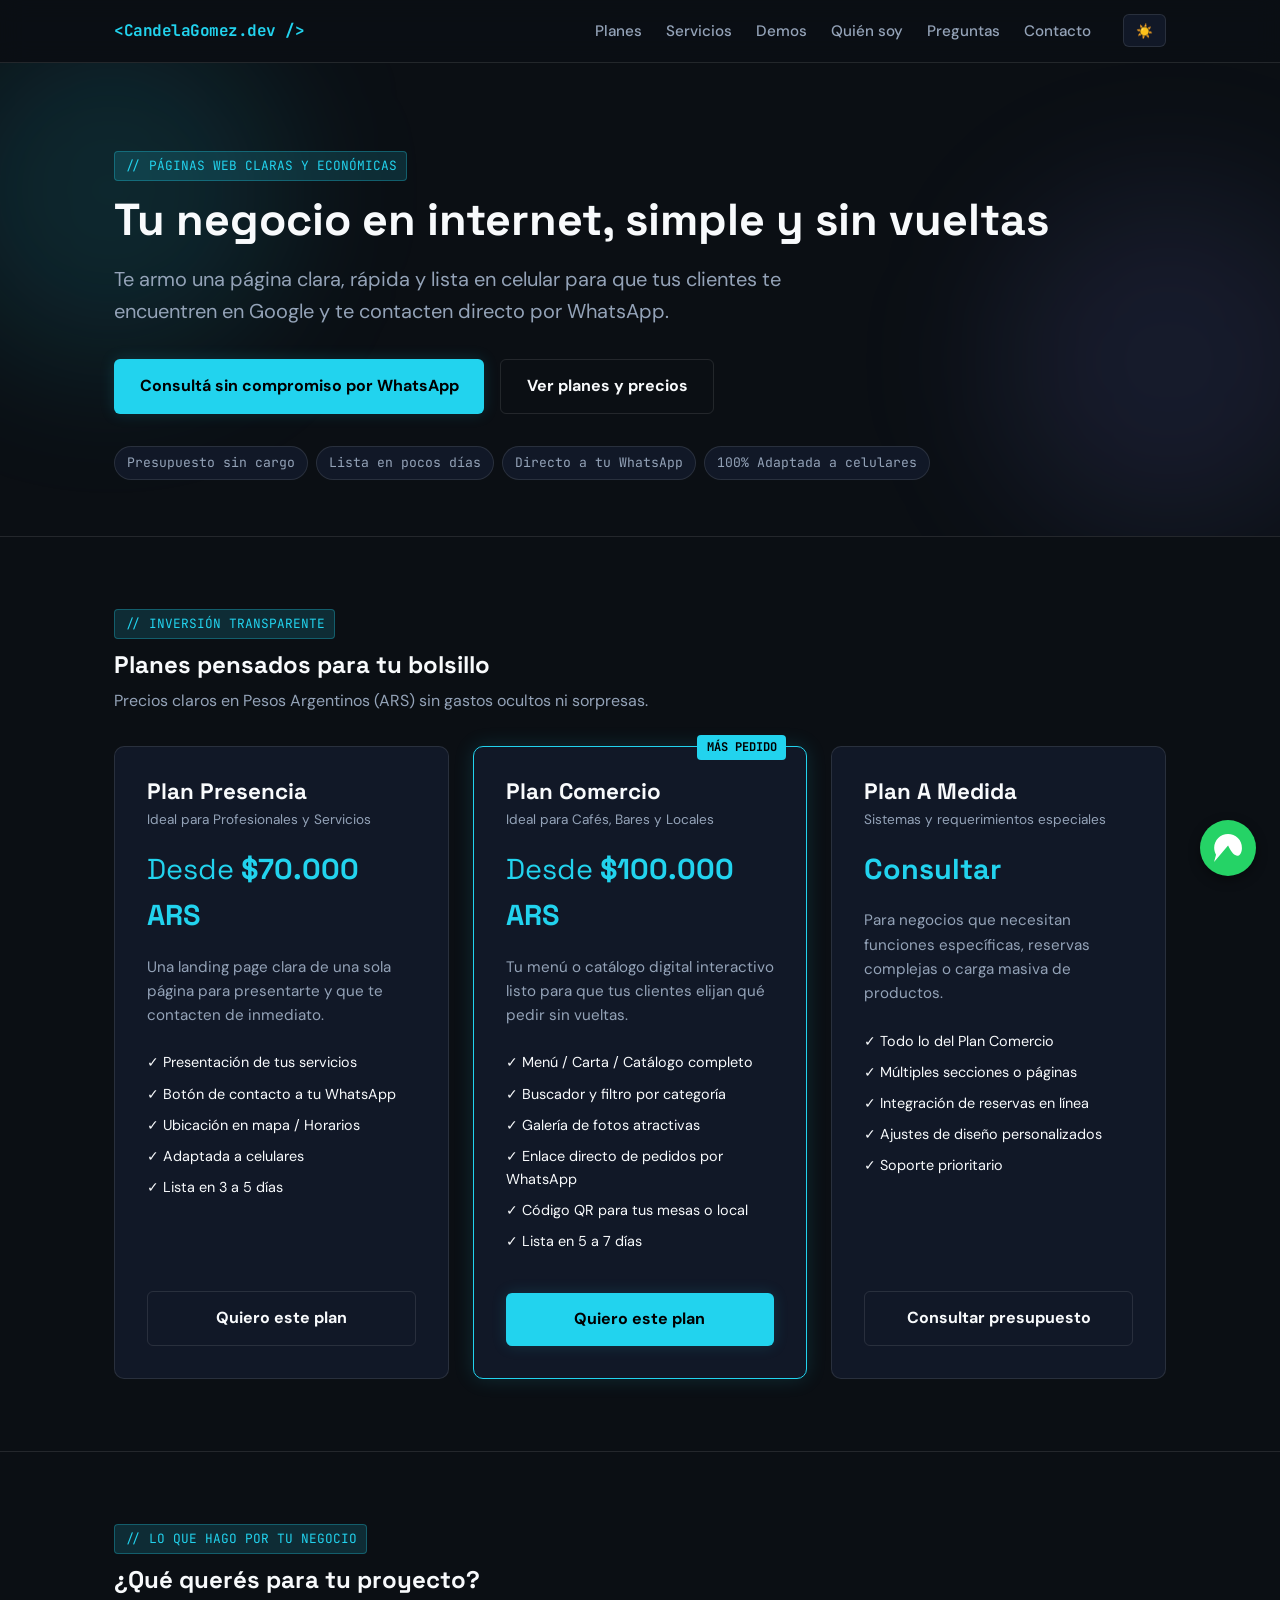
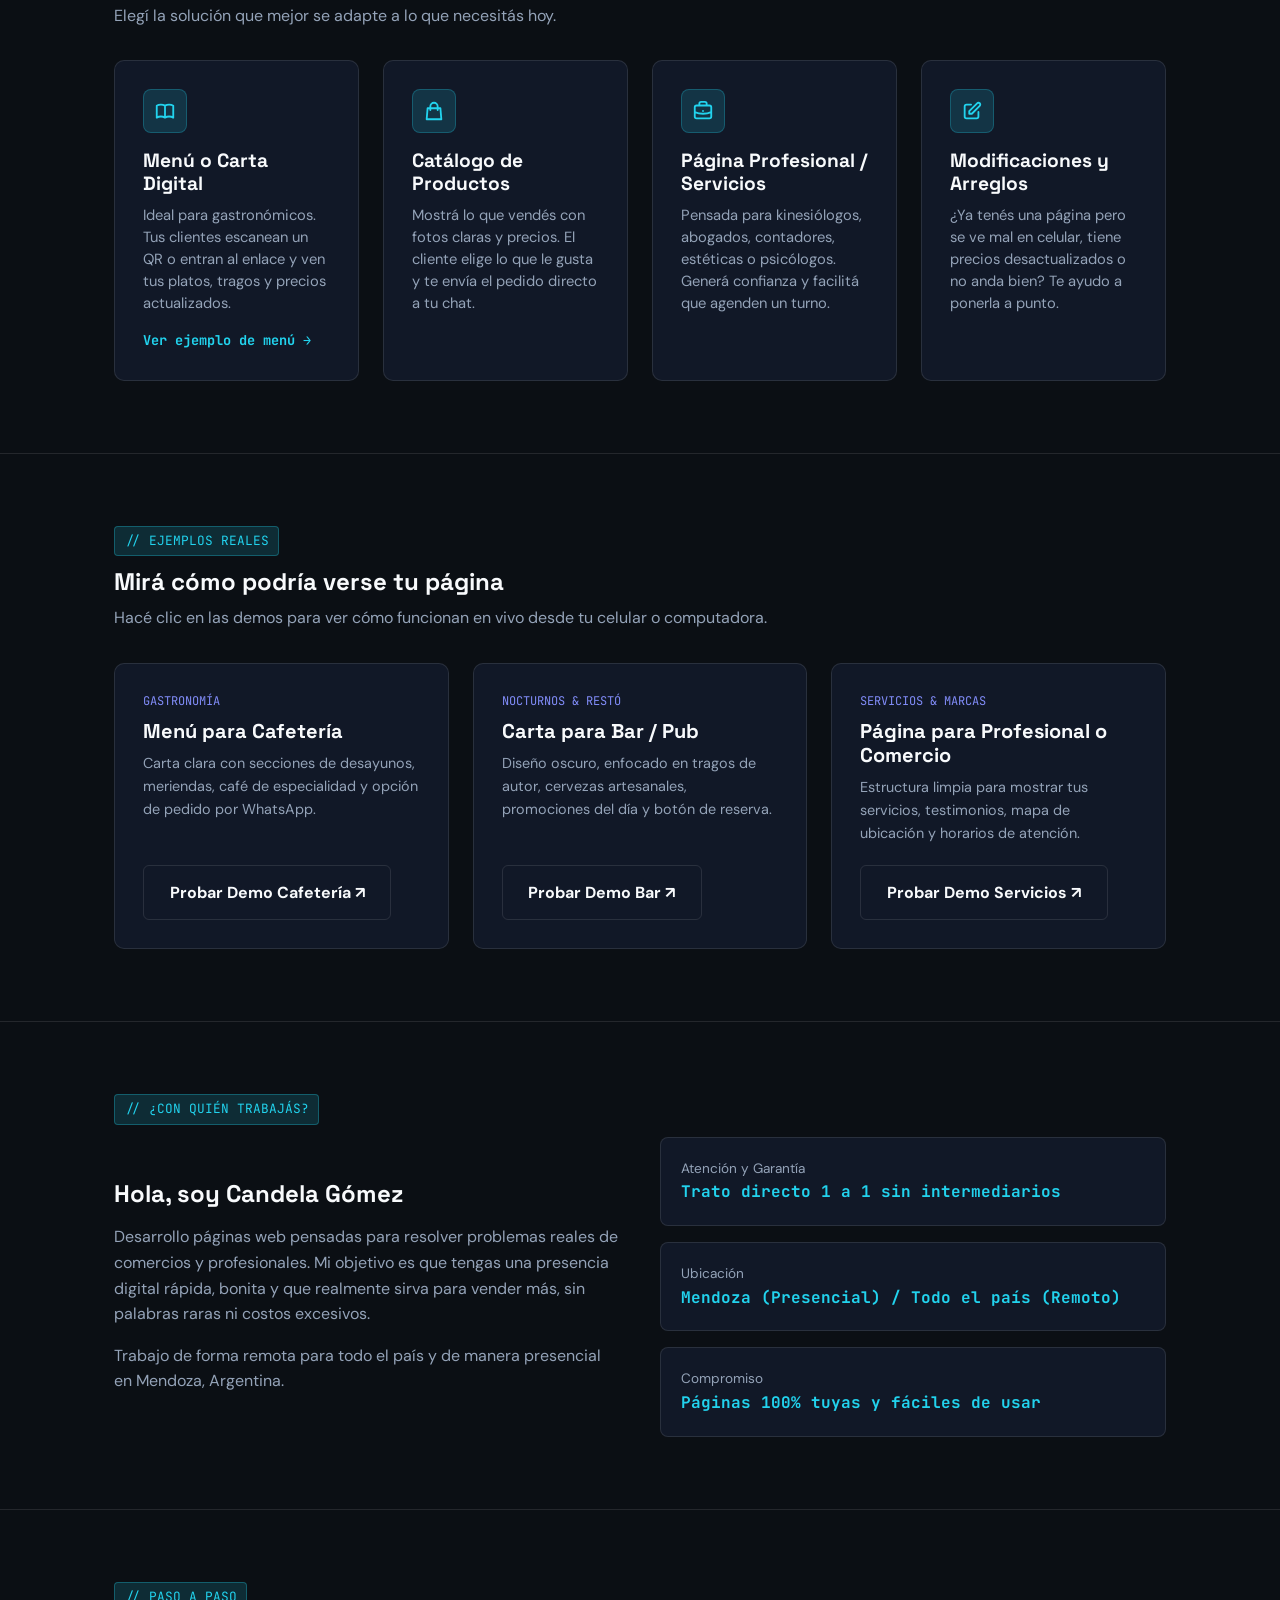
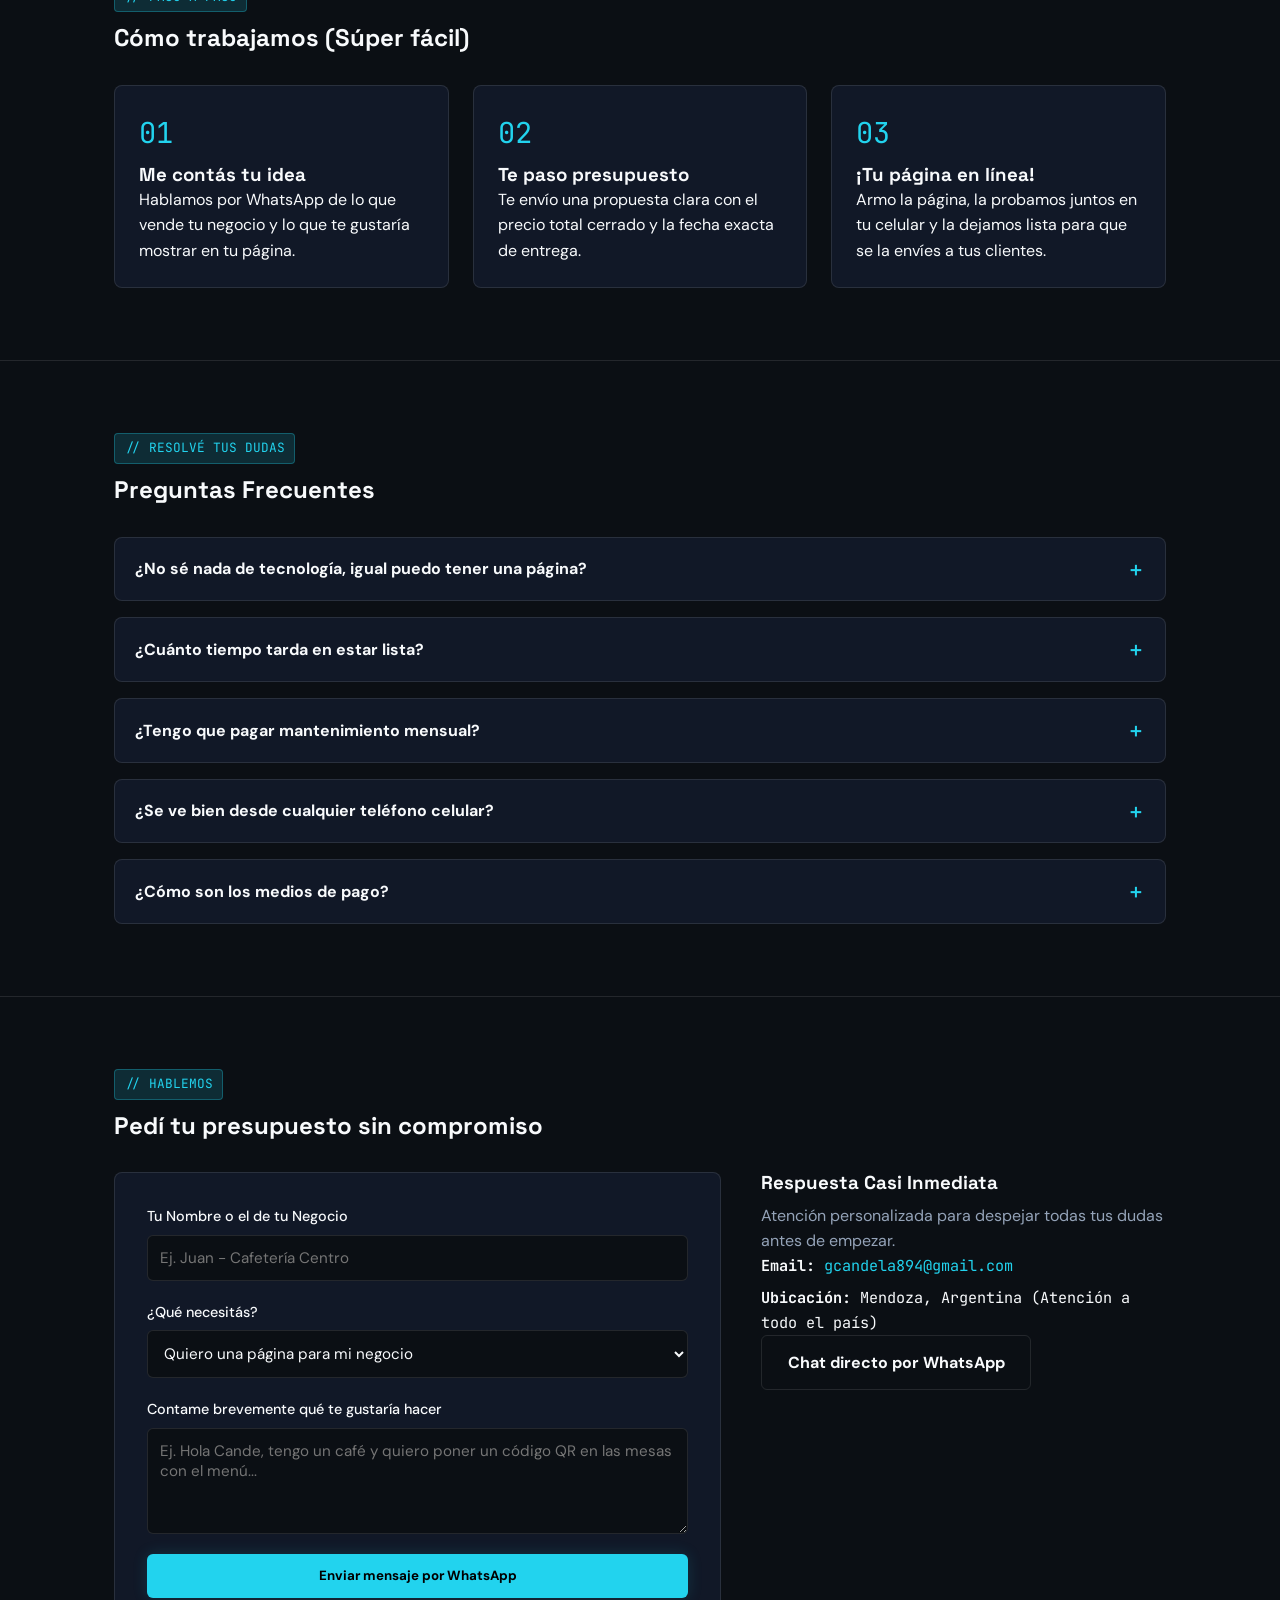
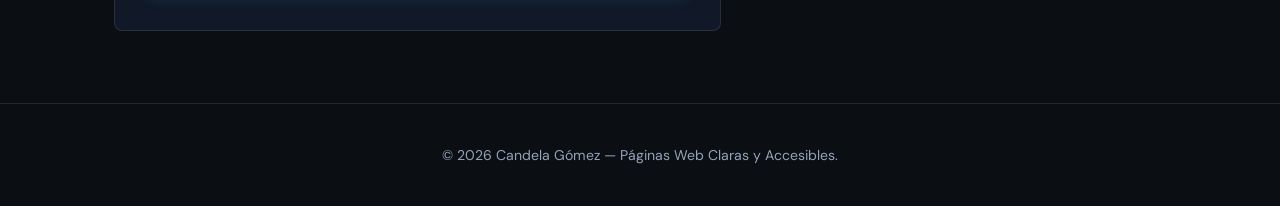
==== commit 70e0f545: "version1" ====
--- a/index.html
+++ b/index.html
@@ -3,668 +3,423 @@
 <head>
   <meta charset="UTF-8">
   <meta name="viewport" content="width=device-width, initial-scale=1.0">
-  <title>Candela Gómez | Desarrolladora Frontend & Angular</title>
+  <title>Candela Gómez | Páginas Web para Tu Negocio</title>
   
   <!-- SEO Meta Tags -->
-  <meta name="description" content="Desarrolladora frontend Angular freelance. Desarrollo de sistemas de gestión, corrección de bugs, maquetado responsive e integración de IA.">
-  <meta name="keywords" content="Desarrolladora Angular, Frontend Freelance, Programadora Angular Mendoza, Corrección de bugs web, Desarrollo frontend Argentina, Integración IA web">
+  <meta name="description" content="Páginas web claras, rápidas y económicas para comercios, profesionales y emprendedores. Tu negocio en internet sin vueltas.">
+  <meta name="keywords" content="Páginas web Mendoza, menú digital café bar, diseño web económico, páginas para negocios">
   <meta name="author" content="Candela Gómez">
   <meta name="robots" content="index, follow">
 
-  <!-- Open Graph / Social Media -->
+  <!-- Open Graph -->
   <meta property="og:type" content="website">
   <meta property="og:locale" content="es_AR">
-  <meta property="og:site_name" content="Candela Gómez — Frontend Dev">
-  <meta property="og:title" content="Candela Gómez | Desarrolladora Frontend & IA">
-  <meta property="og:description" content="Desarrollo sistemas de gestión, arreglo errores en producción e integro IA en tu negocio. Consulta por WhatsApp.">
+  <meta property="og:site_name" content="Candela Gómez — Páginas Web">
+  <meta property="og:title" content="Candela Gómez | Páginas Web Rápidas y Accesibles">
+  <meta property="og:description" content="Tu negocio en internet, simple y sin vueltas. Contacto directo por WhatsApp.">
 
   <!-- Favicon SVG -->
-  <link rel="icon" href="data:image/svg+xml,<svg xmlns=%22http://www.w3.org/2000/svg%22 viewBox=%220 0 100 100%22><text y=%22.9em%22 font-size=%2290%22>⚡</text></svg>">
-
-  <!-- Fonts: Space Grotesk, DM Sans, JetBrains Mono -->
+  <link rel="icon" href="assets/favicon.svg" type="image/svg+xml">
+
+  <!-- Fonts Optimizado (Solo los pesos necesarios: DM Sans 400, 500, 700 / Space Grotesk 700 / JetBrains Mono 500) -->
   <link rel="preconnect" href="https://fonts.googleapis.com">
   <link rel="preconnect" href="https://fonts.gstatic.com" crossorigin>
-  <link href="https://fonts.googleapis.com/css2?family=DM+Sans:ital,opsz,wght@0,9..40,100..1000;1,9..40,100..1000&family=JetBrains+Mono:wght@400;500&family=Space+Grotesk:wght@500;700&display=swap" rel="stylesheet">
+  <link href="https://fonts.googleapis.com/css2?family=DM+Sans:wght@400;500;700&family=JetBrains+Mono:wght@500&family=Space+Grotesk:wght@700&display=swap" rel="stylesheet">
 
   <!-- Schema.org JSON-LD -->
   <script type="application/ld+json">
   {
     "@context": "https://schema.org",
     "@type": "ProfessionalService",
-    "name": "Candela Gómez - Desarrollo Frontend Angular",
-    "description": "Desarrollo de aplicaciones frontend en Angular, corrección de bugs en producción e integración de asistentes con Inteligencia Artificial.",
+    "name": "Candela Gómez - Páginas Web para Negocios",
+    "description": "Creación de páginas web, cartas digitales y catálogos para comercios y profesionales independientes.",
     "email": "gcandela894@gmail.com",
     "address": {
       "@type": "PostalAddress",
       "addressLocality": "Mendoza",
       "addressCountry": "AR"
     },
-    "priceRange": "$$",
-    "knowsAbout": ["Angular", "TypeScript", "React", "APIs REST", "IA", "CSS", "Frontend Development"]
+    "priceRange": "$$"
   }
   </script>
 
-  <style>
-    /* Color Tokens - Modo Oscuro por Defecto */
-    :root {
-      --bg-dark: #0B0F14;
-      --bg-surface: #111827;
-      --bg-surface-hover: #1F2937;
-      --accent-cyan: #22D3EE;
-      --accent-purple: #818CF8;
-      --accent-cyan-glow: rgba(34, 211, 238, 0.15);
-      --text-main: #F8FAFC;
-      --text-muted: #94A3B8;
-      --border-color: rgba(255, 255, 255, 0.08);
-      --input-bg: #0B0F14;
-      --header-bg: rgba(11, 15, 20, 0.75);
-      
-      --font-title: 'Space Grotesk', sans-serif;
-      --font-body: 'DM Sans', sans-serif;
-      --font-mono: 'JetBrains Mono', monospace;
-    }
-
-    /* Color Tokens - Modo Claro */
-    [data-theme="light"] {
-      --bg-dark: #F8FAFC;
-      --bg-surface: #FFFFFF;
-      --bg-surface-hover: #F1F5F9;
-      --accent-cyan: #0891B2;
-      --accent-purple: #4F46E5;
-      --accent-cyan-glow: rgba(8, 145, 178, 0.12);
-      --text-main: #0F172A;
-      --text-muted: #475569;
-      --border-color: rgba(15, 23, 42, 0.12);
-      --input-bg: #F1F5F9;
-      --header-bg: rgba(248, 250, 252, 0.82);
-    }
-
-    * { box-sizing: border-box; margin: 0; padding: 0; }
-    html { scroll-behavior: smooth; }
-    body {
-      background-color: var(--bg-dark);
-      color: var(--text-main);
-      font-family: var(--font-body);
-      line-height: 1.6;
-      -webkit-font-smoothing: antialiased;
-      transition: background-color 0.3s ease, color 0.3s ease;
-      overflow-x: hidden;
-    }
-
-    h1, h2, h3, h4 { font-family: var(--font-title); color: var(--text-main); line-height: 1.2; }
-    a { color: inherit; text-decoration: none; }
-    .container { max-width: 1100px; margin: 0 auto; padding: 0 1.5rem; position: relative; z-index: 2; }
-    section { padding: 5rem 0; border-bottom: 1px solid var(--border-color); position: relative; }
-
-    .badge-mono {
-      font-family: var(--font-mono);
-      font-size: 0.8rem;
-      color: var(--accent-cyan);
-      background: var(--accent-cyan-glow);
-      border: 1px solid rgba(34, 211, 238, 0.3);
-      padding: 0.25rem 0.6rem;
-      border-radius: 4px;
-      display: inline-block;
-      margin-bottom: 0.75rem;
-    }
-
-    .btn {
-      display: inline-flex; align-items: center; justify-content: center; gap: 0.5rem;
-      padding: 0.8rem 1.5rem; font-family: var(--font-body); font-weight: 600;
-      border-radius: 6px; cursor: pointer; transition: all 0.2s ease; border: none;
-    }
-    .btn-primary { background-color: var(--accent-cyan); color: #000; box-shadow: 0 0 15px var(--accent-cyan-glow); }
-    [data-theme="light"] .btn-primary { color: #FFF; }
-    .btn-primary:hover { opacity: 0.9; box-shadow: 0 0 25px rgba(34, 211, 238, 0.3); transform: translateY(-1px); }
-    .btn-secondary { background-color: transparent; color: var(--text-main); border: 1px solid var(--border-color); backdrop-filter: blur(4px); }
-    .btn-secondary:hover { background-color: var(--bg-surface); border-color: var(--text-muted); }
-
-    /* NAVBAR */
-    .navbar {
-      position: sticky; top: 0; 
-      background: var(--header-bg);
-      backdrop-filter: blur(12px);
-      -webkit-backdrop-filter: blur(12px);
-      border-bottom: 1px solid var(--border-color);
-      box-shadow: 0 4px 20px rgba(0, 0, 0, 0.08);
-      z-index: 100; 
-      padding: 0.9rem 0;
-      transition: background-color 0.3s ease, border-color 0.3s ease;
-    }
-    .nav-container { display: flex; justify-content: space-between; align-items: center; }
-    
-    .brand { 
-      font-family: var(--font-mono); 
-      font-weight: 700; 
-      color: var(--accent-cyan);
-      letter-spacing: -0.5px;
-      transition: all 0.2s ease;
-      display: inline-flex;
-      align-items: center;
-    }
-    .brand:hover {
-      text-shadow: 0 0 10px var(--accent-cyan-glow);
-      transform: translateY(-1px);
-    }
-
-    .nav-right { display: flex; align-items: center; gap: 2rem; }
-    .nav-links { display: flex; gap: 1.8rem; list-style: none; font-size: 0.9rem; font-weight: 500; }
-    
-    .nav-links a {
-      position: relative;
-      color: var(--text-muted);
-      transition: color 0.2s ease;
-      padding: 0.3rem 0;
-    }
-    .nav-links a::after {
-      content: '';
-      position: absolute;
-      bottom: -2px;
-      left: 0;
-      width: 0%;
-      height: 2px;
-      background-color: var(--accent-cyan);
-      transition: width 0.25s ease;
-      border-radius: 2px;
-    }
-    .nav-links a:hover { color: var(--text-main); }
-    .nav-links a:hover::after { width: 100%; }
-
-    .controls { display: flex; gap: 0.5rem; align-items: center; }
-    .control-btn {
-      background: var(--bg-surface);
-      border: 1px solid var(--border-color);
-      color: var(--text-main);
-      padding: 0.4rem 0.75rem;
-      border-radius: 6px;
-      font-family: var(--font-mono);
-      font-size: 0.85rem;
-      cursor: pointer;
-      display: inline-flex;
-      align-items: center;
-      justify-content: center;
-      transition: all 0.2s ease;
-    }
-    .control-btn:hover {
-      border-color: var(--accent-cyan);
-      color: var(--accent-cyan);
-      box-shadow: 0 0 10px var(--accent-cyan-glow);
-    }
-
-    /* SECCIÓN HERO CON EFECTOS DISCRETOS DE FONDO Y TEXTO */
-    .hero {
-      padding: 7rem 0 4rem;
-      position: relative;
-      overflow: hidden;
-    }
-
-    /* Formas de luz de fondo (Glow Blobs) */
-    .hero-glow-1 {
-      position: absolute;
-      top: -10%;
-      left: -5%;
-      width: 420px;
-      height: 420px;
-      background: radial-gradient(circle, rgba(34, 211, 238, 0.12) 0%, rgba(0,0,0,0) 70%);
-      filter: blur(60px);
-      border-radius: 50%;
-      pointer-events: none;
-      z-index: 1;
-    }
-    .hero-glow-2 {
-      position: absolute;
-      bottom: 0%;
-      right: -5%;
-      width: 380px;
-      height: 380px;
-      background: radial-gradient(circle, rgba(129, 140, 248, 0.10) 0%, rgba(0,0,0,0) 70%);
-      filter: blur(70px);
-      border-radius: 50%;
-      pointer-events: none;
-      z-index: 1;
-    }
-
-    /* Degradado sutil para el título */
-    .hero h1 { 
-      font-size: 2.8rem; 
-      margin-bottom: 1rem;
-      background: linear-gradient(135deg, var(--text-main) 60%, var(--accent-cyan) 100%);
-      -webkit-background-clip: text;
-      -webkit-text-fill-color: transparent;
-    }
-
-    .hero-subtitle { font-size: 1.25rem; color: var(--text-muted); max-width: 720px; margin-bottom: 2.2rem; }
-    .hero-buttons { display: flex; gap: 1rem; margin-bottom: 2.5rem; flex-wrap: wrap; }
-
-    .chips { display: flex; gap: 0.5rem; flex-wrap: wrap; }
-    .chip { 
-      font-family: var(--font-mono); 
-      font-size: 0.85rem; 
-      background: var(--bg-surface); 
-      border: 1px solid var(--border-color); 
-      padding: 0.4rem 0.8rem; 
-      border-radius: 20px; 
-      color: var(--text-muted);
-      backdrop-filter: blur(4px);
-    }
-
-    /* SOLUCIONES */
-    .solutions-grid {
-      display: grid;
-      grid-template-columns: repeat(auto-fit, minmax(240px, 1fr));
-      gap: 1.5rem;
-      margin-top: 2rem;
-    }
-    .solution-card {
-      background: var(--bg-surface);
-      border: 1px solid var(--border-color);
-      border-radius: 10px;
-      padding: 1.75rem;
-      transition: transform 0.25s ease, border-color 0.25s ease, box-shadow 0.25s ease;
-      display: flex;
-      flex-direction: column;
-    }
-    .solution-card:hover {
-      transform: translateY(-4px);
-      border-color: var(--accent-cyan);
-      box-shadow: 0 10px 25px -10px var(--accent-cyan-glow);
-    }
-    
-    .solution-icon-box {
-      width: 48px;
-      height: 48px;
-      border-radius: 8px;
-      background: var(--accent-cyan-glow);
-      border: 1px solid rgba(34, 211, 238, 0.25);
-      display: flex;
-      align-items: center;
-      justify-content: center;
-      margin-bottom: 1.25rem;
-      color: var(--accent-cyan);
-    }
-    .solution-icon-box svg {
-      width: 24px;
-      height: 24px;
-      stroke-width: 2;
-    }
-
-    .solution-card h3 { font-size: 1.2rem; margin-bottom: 0.5rem; }
-    .solution-card p { font-size: 0.92rem; color: var(--text-muted); line-height: 1.5; }
-
-    .about-grid { display: grid; grid-template-columns: 1fr 1fr; gap: 3rem; align-items: center; }
-    .data-cards { display: flex; flex-direction: column; gap: 1rem; }
-    .data-card { background: var(--bg-surface); border: 1px solid var(--border-color); padding: 1.25rem; border-radius: 8px; }
-    .data-card .label { font-size: 0.85rem; color: var(--text-muted); margin-bottom: 0.25rem; }
-    .data-card .val { font-family: var(--font-mono); font-weight: 600; color: var(--accent-cyan); }
-
-    .services-category { margin-top: 2rem; margin-bottom: 1.5rem; font-size: 1.2rem; border-left: 3px solid var(--accent-cyan); padding-left: 0.75rem; }
-    .grid-4 { display: grid; grid-template-columns: repeat(auto-fill, minmax(240px, 1fr)); gap: 1rem; }
-    .card { background: var(--bg-surface); border: 1px solid var(--border-color); padding: 1.5rem; border-radius: 8px; transition: transform 0.2s, border-color 0.2s; position: relative; }
-    .card:hover { transform: translateY(-2px); border-color: rgba(34, 211, 238, 0.4); }
-    .card h3 { font-size: 1.1rem; margin-bottom: 0.5rem; }
-    .card p { font-size: 0.9rem; color: var(--text-muted); }
-
-    .grid-3 { display: grid; grid-template-columns: repeat(auto-fill, minmax(300px, 1fr)); gap: 1.5rem; margin-top: 2rem; }
-    .project-card { display: flex; flex-direction: column; justify-content: space-between; }
-    .tags { display: flex; gap: 0.5rem; flex-wrap: wrap; margin-top: 1.5rem; }
-    .tag { font-family: var(--font-mono); font-size: 0.75rem; background: rgba(0,0,0,0.05); padding: 0.2rem 0.5rem; border-radius: 4px; color: var(--text-muted); }
-    [data-theme="dark"] .tag { background: rgba(255,255,255,0.05); }
-
-    .process-steps { display: grid; grid-template-columns: repeat(auto-fit, minmax(250px, 1fr)); gap: 1.5rem; margin-top: 2rem; }
-    .step-number { font-family: var(--font-mono); font-size: 2rem; color: var(--accent-cyan); margin-bottom: 0.5rem; }
-
-    .contact-grid { display: grid; grid-template-columns: 3fr 2fr; gap: 3rem; margin-top: 2rem; }
-    form { display: flex; flex-direction: column; gap: 1.25rem; background: var(--bg-surface); padding: 2rem; border-radius: 8px; border: 1px solid var(--border-color); }
-    .form-group { display: flex; flex-direction: column; gap: 0.5rem; }
-    label { font-size: 0.9rem; font-weight: 500; }
-    input, select, textarea { background: var(--input-bg); border: 1px solid var(--border-color); color: var(--text-main); padding: 0.75rem; border-radius: 6px; font-family: var(--font-body); font-size: 0.95rem; }
-    input:focus, select:focus, textarea:focus { outline: none; border-color: var(--accent-cyan); }
-    .contact-info { display: flex; flex-direction: column; gap: 1.5rem; justify-content: center; }
-
-    .whatsapp-fab {
-      position: fixed; bottom: 2rem; right: 2rem; width: 56px; height: 56px;
-      background-color: #25D366; color: white; border-radius: 50%; display: flex;
-      align-items: center; justify-content: center; box-shadow: 0 4px 12px rgba(0,0,0,0.4);
-      z-index: 999; transition: transform 0.2s;
-    }
-    .whatsapp-fab:hover { transform: scale(1.1); }
-    footer { padding: 3rem 0; text-align: center; color: var(--text-muted); font-size: 0.9rem; }
-
-    @media (max-width: 768px) {
-      .hero h1 { font-size: 2.1rem; }
-      .about-grid, .contact-grid { grid-template-columns: 1fr; }
-      .nav-links { display: none; }
-    }
-  </style>
+  <link rel="stylesheet" href="styles.css">
 </head>
 <body data-theme="dark">
 
+  <!-- NAVBAR -->
   <nav class="navbar">
     <div class="container nav-container">
       <a href="#" class="brand">&lt;CandelaGomez.dev /&gt;</a>
-      <div class="nav-right">
+      
+      <!-- Menú Mobile / Hamburguesa -->
+      <button id="menuToggle" class="menu-hamburger" aria-label="Abrir menú de navegación" aria-expanded="false">
+        <span class="bar"></span>
+        <span class="bar"></span>
+        <span class="bar"></span>
+      </button>
+
+      <div class="nav-right" id="navRight">
         <ul class="nav-links">
-          <li><a href="#about" data-i18n="nav_about">Quién soy</a></li>
-          <li><a href="#services" data-i18n="nav_services">Servicios</a></li>
-          <li><a href="#projects" data-i18n="nav_projects">Proyectos</a></li>
-          <li><a href="#process" data-i18n="nav_process">Proceso</a></li>
-          <li><a href="#contact" data-i18n="nav_contact">Contacto</a></li>
+          <li><a href="#plans">Planes</a></li>
+          <li><a href="#solutions">Servicios</a></li>
+          <li><a href="#projects">Demos</a></li>
+          <li><a href="#about">Quién soy</a></li>
+          <li><a href="#faq">Preguntas</a></li>
+          <li><a href="#contact">Contacto</a></li>
         </ul>
         <div class="controls">
-          <button id="langToggle" class="control-btn" aria-label="Cambiar idioma">EN</button>
-          <button id="themeToggle" class="control-btn" aria-label="Cambiar tema">☀️</button>
+          <button id="themeToggle" class="control-btn" aria-label="Cambiar entre modo claro y oscuro">☀️</button>
         </div>
       </div>
     </div>
   </nav>
 
   <main>
+    <!-- HERO -->
     <section class="hero">
-      <!-- Glow Blobs discretos -->
       <div class="hero-glow-1"></div>
       <div class="hero-glow-2"></div>
 
       <div class="container">
-        <span class="badge-mono" data-i18n="hero_badge">// DISPONIBLE PARA PROYECTOS REMOTOS Y LOCALES</span>
-        <h1 data-i18n="hero_title">Desarrollo frontend Angular · Sistemas de gestión · Integraciones con IA</h1>
-        <p class="hero-subtitle" data-i18n="hero_subtitle">Arreglo bugs en producción, migro versiones y entrego sistemas de gestión rápidos, limpios y escalables.</p>
+        <span class="badge-mono">// PÁGINAS WEB CLARAS Y ECONÓMICAS</span>
+        <h1>Tu negocio en internet, simple y sin vueltas</h1>
+        <p class="hero-subtitle">Te armo una página clara, rápida y lista en celular para que tus clientes te encuentren en Google y te contacten directo por WhatsApp.</p>
         
         <div class="hero-buttons">
-          <a href="#contact" class="btn btn-primary" data-i18n="hero_cta_wa">Escribime por WhatsApp</a>
-          <a href="#quick-solutions" class="btn btn-secondary" data-i18n="hero_cta_services">¿En qué puedo ayudarte?</a>
+          <a href="#contact" class="btn btn-primary js-wa-trigger" data-location="hero">Consultá sin compromiso por WhatsApp</a>
+          <a href="#plans" class="btn btn-secondary">Ver planes y precios</a>
         </div>
 
         <div class="chips">
-          <span class="chip">Angular</span>
-          <span class="chip">TypeScript</span>
-          <span class="chip">React</span>
-          <span class="chip">APIs REST</span>
-          <span class="chip">Responsive</span>
-        </div>
-      </div>
-    </section>
-
-    <!-- SECCIÓN SOLUCIONES CON ÍCONOS SVG VECTORIALES -->
-    <section id="quick-solutions">
-      <div class="container">
-        <span class="badge-mono" data-i18n="sol_num">// SOLUCIONES PARA TU NEGOCIO</span>
-        <h2 data-i18n="sol_heading">¿Qué puedo resolver o construir para vos?</h2>
-        <p style="color: var(--text-muted); margin-top: 0.5rem;" data-i18n="sol_sub">Transformo tus necesidades comerciales en herramientas digitales sencillas y eficientes.</p>
+          <span class="chip">Presupuesto sin cargo</span>
+          <span class="chip">Lista en pocos días</span>
+          <span class="chip">Directo a tu WhatsApp</span>
+          <span class="chip">100% Adaptada a celulares</span>
+        </div>
+      </div>
+    </section>
+
+    <!-- SECCIÓN PLANES Y PRECIOS -->
+    <section id="plans">
+      <div class="container">
+        <span class="badge-mono">// INVERSIÓN TRANSPARENTE</span>
+        <h2>Planes pensados para tu bolsillo</h2>
+        <p style="color: var(--text-muted); margin-top: 0.5rem;">Precios claros en Pesos Argentinos (ARS) sin gastos ocultos ni sorpresas.</p>
+
+        <div class="plans-grid">
+          
+          <article class="plan-card">
+            <h3>Plan Presencia</h3>
+            <span class="plan-tag">Ideal para Profesionales y Servicios</span>
+            <div class="price">Desde <span>$70.000 ARS</span></div>
+            <p class="plan-desc">Una landing page clara de una sola página para presentarte y que te contacten de inmediato.</p>
+            <ul class="plan-features">
+              <li>✓ Presentación de tus servicios</li>
+              <li>✓ Botón de contacto a tu WhatsApp</li>
+              <li>✓ Ubicación en mapa / Horarios</li>
+              <li>✓ Adaptada a celulares</li>
+              <li>✓ Lista en 3 a 5 días</li>
+            </ul>
+            <a href="#contact" class="btn btn-secondary js-wa-trigger" data-location="plan-presencia">Quiero este plan</a>
+          </article>
+
+          <article class="plan-card plan-featured">
+            <span class="badge-featured">MÁS PEDIDO</span>
+            <h3>Plan Comercio</h3>
+            <span class="plan-tag">Ideal para Cafés, Bares y Locales</span>
+            <div class="price">Desde <span>$100.000 ARS</span></div>
+            <p class="plan-desc">Tu menú o catálogo digital interactivo listo para que tus clientes elijan qué pedir sin vueltas.</p>
+            <ul class="plan-features">
+              <li>✓ Menú / Carta / Catálogo completo</li>
+              <li>✓ Buscador y filtro por categoría</li>
+              <li>✓ Galería de fotos atractivas</li>
+              <li>✓ Enlace directo de pedidos por WhatsApp</li>
+              <li>✓ Código QR para tus mesas o local</li>
+              <li>✓ Lista en 5 a 7 días</li>
+            </ul>
+            <a href="#contact" class="btn btn-primary js-wa-trigger" data-location="plan-comercio">Quiero este plan</a>
+          </article>
+
+          <article class="plan-card">
+            <h3>Plan A Medida</h3>
+            <span class="plan-tag">Sistemas y requerimientos especiales</span>
+            <div class="price"><span>Consultar</span></div>
+            <p class="plan-desc">Para negocios que necesitan funciones específicas, reservas complejas o carga masiva de productos.</p>
+            <ul class="plan-features">
+              <li>✓ Todo lo del Plan Comercio</li>
+              <li>✓ Múltiples secciones o páginas</li>
+              <li>✓ Integración de reservas en línea</li>
+              <li>✓ Ajustes de diseño personalizados</li>
+              <li>✓ Soporte prioritario</li>
+            </ul>
+            <a href="#contact" class="btn btn-secondary js-wa-trigger" data-location="plan-medida">Consultar presupuesto</a>
+          </article>
+
+        </div>
+      </div>
+    </section>
+
+    <!-- SECCIÓN SOLUCIONES -->
+    <section id="solutions">
+      <div class="container">
+        <span class="badge-mono">// LO QUE HAGO POR TU NEGOCIO</span>
+        <h2>¿Qué querés para tu proyecto?</h2>
+        <p style="color: var(--text-muted); margin-top: 0.5rem;">Elegí la solución que mejor se adapte a lo que necesitás hoy.</p>
 
         <div class="solutions-grid">
           
           <article class="solution-card">
             <div class="solution-icon-box">
-              <svg xmlns="http://www.w3.org/2000/svg" fill="none" viewBox="0 0 24 24" stroke="currentColor">
-                <path stroke-linecap="round" stroke-linejoin="round" d="M12 21a9 9 0 100-18 9 9 0 000 18zM3.6 9h16.8M3.6 15h16.8M12 3a15.3 15.3 0 014 9 15.3 15.3 0 01-4 9 15.3 15.3 0 01-4-9 15.3 15.3 0 014-9z" />
-              </svg>
-            </div>
-            <h3 data-i18n="sol1_t">Páginas Web Profesionales</h3>
-            <p data-i18n="sol1_d">Sitios modernos, rápidos y optimizados para celulares para que tus clientes te me encuentren y te contacten de inmediato.</p>
+              <svg xmlns="http://www.w3.org/2000/svg" fill="none" viewBox="0 0 24 24" stroke="currentColor"><path stroke-linecap="round" stroke-linejoin="round" stroke-width="2" d="M12 6.253v13m0-13C10.832 5.477 9.246 5 7.5 5S4.168 5.477 3 6.253v13C4.168 18.477 5.754 18 7.5 18s3.332.477 4.5 1.253m0-13C13.168 5.477 14.754 5 16.5 5c1.747 0 3.332.477 4.5 1.253v13C19.832 18.477 18.247 18 16.5 18c-1.746 0-3.332.477-4.5 1.253" /></svg>
+            </div>
+            <h3>Menú o Carta Digital</h3>
+            <p>Ideal para gastronómicos. Tus clientes escanean un QR o entran al enlace y ven tus platos, tragos y precios actualizados.</p>
+            <a href="#projects" class="card-action-btn">Ver ejemplo de menú &rarr;</a>
           </article>
 
           <article class="solution-card">
             <div class="solution-icon-box">
-              <svg xmlns="http://www.w3.org/2000/svg" fill="none" viewBox="0 0 24 24" stroke="currentColor">
-                <path stroke-linecap="round" stroke-linejoin="round" d="M3 13.25C3 12.56 3.56 12 4.25 12h15.5c.69 0 1.25.56 1.25 1.25v6.5c0 .69-.56 1.25-1.25 1.25H4.25C3.56 21 3 20.44 3 19.75v-6.5zM16 12V7a4 4 0 10-8 0v5" />
-              </svg>
-            </div>
-            <h3 data-i18n="sol2_t">Sistemas para PyMEs</h3>
-            <p data-i18n="sol2_d">Plataformas digitales para gestionar tu negocio (ventas, stock, reportes o clientes) sin depender de planillas complejas.</p>
+              <svg xmlns="http://www.w3.org/2000/svg" fill="none" viewBox="0 0 24 24" stroke="currentColor"><path stroke-linecap="round" stroke-linejoin="round" stroke-width="2" d="M16 11V7a4 4 0 00-8 0v4M5 9h14l1 12H4L5 9z" /></svg>
+            </div>
+            <h3>Catálogo de Productos</h3>
+            <p>Mostrá lo que vendés con fotos claras y precios. El cliente elige lo que le gusta y te envía el pedido directo a tu chat.</p>
           </article>
 
           <article class="solution-card">
             <div class="solution-icon-box">
-              <svg xmlns="http://www.w3.org/2000/svg" fill="none" viewBox="0 0 24 24" stroke="currentColor">
-                <path stroke-linecap="round" stroke-linejoin="round" d="M9.813 15.904L9 18.75l-.813-2.846a4.5 4.5 0 00-3.09-3.09L2.25 12l2.846-.813a4.5 4.5 0 003.09-3.09L9 5.25l.813 2.846a4.5 4.5 0 003.09 3.09L15.75 12l-2.846.813a4.5 4.5 0 00-3.09 3.09zM18.259 8.715L18 9.75l-.259-1.035a3.375 3.375 0 00-2.455-2.456L14.25 6l1.036-.259a3.375 3.375 0 002.455-2.456L18 2.25l.259 1.035a3.375 3.375 0 002.456 2.456L21.75 6l-1.035.259a3.375 3.375 0 00-2.456 2.456z" />
-              </svg>
-            </div>
-            <h3 data-i18n="sol3_t">Chatbots e Inteligencia Artificial</h3>
-            <p data-i18n="sol3_d">Asistentes automáticos para responder consultas en tu web 24/7, ahorrar tiempo de atención y captar más clientes.</p>
+              <svg xmlns="http://www.w3.org/2000/svg" fill="none" viewBox="0 0 24 24" stroke="currentColor"><path stroke-linecap="round" stroke-linejoin="round" stroke-width="2" d="M21 13.255A23.931 23.931 0 0112 15c-3.183 0-6.22-.62-9-1.745M16 6V4a2 2 0 00-2-2h-4a2 2 0 00-2 2v2m4 6h.01M5 20h14a2 2 0 002-2V8a2 2 0 00-2-2H5a2 2 0 00-2 2v10a2 2 0 002 2z" /></svg>
+            </div>
+            <h3>Página Profesional / Servicios</h3>
+            <p>Pensada para kinesiólogos, abogados, contadores, estéticas o psicólogos. Generá confianza y facilitá que agenden un turno.</p>
           </article>
 
           <article class="solution-card">
             <div class="solution-icon-box">
-              <svg xmlns="http://www.w3.org/2000/svg" fill="none" viewBox="0 0 24 24" stroke="currentColor">
-                <path stroke-linecap="round" stroke-linejoin="round" d="M11.42 15.17L17.25 21A2.652 2.652 0 0021 17.25l-5.83-5.83M11.42 15.17l2.496-3.03c.317-.384.74-.664 1.208-.766M11.42 15.17l-4.655 5.653a2.548 2.548 0 11-3.586-3.586l5.654-4.654m.893 2.587l2.587-.893M15.17 11.42L21 5.58A2.652 2.652 0 0017.25 1.83l-5.83 5.83M15.17 11.42l-3.03-2.496a2.495 2.495 0 00-.766-1.208" />
-              </svg>
-            </div>
-            <h3 data-i18n="sol4_t">Soporte y Arreglo de Errores</h3>
-            <p data-i18n="sol4_d">Solución rápida de fallas, mejoras de velocidad y agregado de nuevas funciones a sitios o sistemas existentes.</p>
-          </article>
-
-        </div>
-      </div>
-    </section>
-
+              <svg xmlns="http://www.w3.org/2000/svg" fill="none" viewBox="0 0 24 24" stroke="currentColor"><path stroke-linecap="round" stroke-linejoin="round" stroke-width="2" d="M11 5H6a2 2 0 00-2 2v11a2 2 0 002 2h11a2 2 0 002-2v-5m-1.414-9.414a2 2 0 112.828 2.828L11.828 15H9v-2.828l8.586-8.586z" /></svg>
+            </div>
+            <h3>Modificaciones y Arreglos</h3>
+            <p>¿Ya tenés una página pero se ve mal en celular, tiene precios desactualizados o no anda bien? Te ayudo a ponerla a punto.</p>
+          </article>
+
+        </div>
+      </div>
+    </section>
+
+    <!-- DEMOS / PROYECTOS -->
+    <section id="projects">
+      <div class="container">
+        <span class="badge-mono">// EJEMPLOS REALES</span>
+        <h2>Mirá cómo podría verse tu página</h2>
+        <p style="color: var(--text-muted); margin-top: 0.5rem;">Hacé clic en las demos para ver cómo funcionan en vivo desde tu celular o computadora.</p>
+
+        <div class="projects-grid">
+          
+          <article class="project-card">
+            <div>
+              <span class="project-tag">Gastronomía</span>
+              <h3>Menú para Cafetería</h3>
+              <p>Carta clara con secciones de desayunos, meriendas, café de especialidad y opción de pedido por WhatsApp.</p>
+            </div>
+            <div class="project-footer">
+              <a href="cafe.html" target="_blank" rel="noopener" class="btn btn-secondary">Probar Demo Cafetería &nearr;</a>
+            </div>
+          </article>
+
+          <article class="project-card">
+            <div>
+              <span class="project-tag">Nocturnos & Restó</span>
+              <h3>Carta para Bar / Pub</h3>
+              <p>Diseño oscuro, enfocado en tragos de autor, cervezas artesanales, promociones del día y botón de reserva.</p>
+            </div>
+            <div class="project-footer">
+              <a href="bar.html" target="_blank" rel="noopener" class="btn btn-secondary">Probar Demo Bar &nearr;</a>
+            </div>
+          </article>
+
+          <article class="project-card">
+            <div>
+              <span class="project-tag">Servicios & Marcas</span>
+              <h3>Página para Profesional o Comercio</h3>
+              <p>Estructura limpia para mostrar tus servicios, testimonios, mapa de ubicación y horarios de atención.</p>
+            </div>
+            <div class="project-footer">
+              <a href="https://ignacio-echazu.netlify.app/" target="_blank" rel="noopener" class="btn btn-secondary">Probar Demo Servicios &nearr;</a>
+            </div>
+          </article>
+
+        </div>
+      </div>
+    </section>
+
+    <!-- TESTIMONIOS 
+    <section id="testimonials">
+      <div class="container">
+        <span class="badge-mono">// EXPERIENCIAS</span>
+        <h2>Lo que dicen quienes ya trabajan conmigo</h2>
+
+        <div class="testimonials-grid">
+          <article class="testimonial-card">
+            <p>"Candela nos armó el menú QR para el café en menos de una semana. Nos cambió la vida para actualizar los precios rápido cuando aumentan los insumos."</p>
+
+            <div class="testimonial-author">
+              <strong>Marcelo R.</strong>
+              <span>Dueño de Cafetería de Barrio</span>
+            </div>
+          </article>
+
+          <article class="testimonial-card">
+            <p>"No entiendo nada de tecnología y me daba miedo gastar de más. Cande me explicó todo súper fácil y ahora mis pacientes agendan directo por WhatsApp."</p>
+
+            <div class="testimonial-author">
+              <strong>Dra. Lucía M.</strong>
+              <span>Kinesióloga e Instructora</span>
+            </div>
+          </article>
+        </div>
+      </div>
+    </section>-->
+
+    <!-- SOBRE MÍ -->
     <section id="about">
       <div class="container">
-        <span class="badge-mono" data-i18n="about_num">01. SOBRE MÍ</span>
+        <span class="badge-mono">// ¿CON QUIÉN TRABAJÁS?</span>
         <div class="about-grid">
           <div>
-            <h2 style="margin-bottom: 1rem;" data-i18n="about_heading">Desarrolladora Frontend enfocada en soluciones reales</h2>
-            <p style="color: var(--text-muted); margin-bottom: 1rem;" data-i18n="about_p1">
-              Me especializo en el ecosistema Angular. Mi trabajo diario abarca la creación y mantenimiento de sistemas de gestión web y la corrección rápida de errores críticos en entornos de producción.
+            <h2 style="margin-bottom: 1rem;">Hola, soy Candela Gómez</h2>
+            <p style="color: var(--text-muted); margin-bottom: 1rem;">
+              Desarrollo páginas web pensadas para resolver problemas reales de comercios y profesionales. Mi objetivo es que tengas una presencia digital rápida, bonita y que realmente sirva para vender más, sin palabras raras ni costos excesivos.
             </p>
-            <p style="color: var(--text-muted);" data-i18n="about_p2">
-              Cuento con experiencia complementaria en desarrollo backend y maquetado fiel desde Figma, garantizando un flujo fluido entre el diseño y la lógica del sistema.
+            <p style="color: var(--text-muted);">
+              Trabajo de forma remota para todo el país y de manera presencial en Mendoza, Argentina.
             </p>
           </div>
 
           <div class="data-cards">
             <div class="data-card">
-              <div class="label" data-i18n="about_stack_label">Stack principal</div>
-              <div class="val">Angular / TypeScript / RxJS</div>
+              <div class="label">Atención y Garantía</div>
+              <div class="val">Trato directo 1 a 1 sin intermediarios</div>
             </div>
             <div class="data-card">
-              <div class="label" data-i18n="about_loc_label">Modalidad</div>
-              <div class="val" data-i18n="about_loc_val">Remoto / Mendoza, Argentina</div>
+              <div class="label">Ubicación</div>
+              <div class="val">Mendoza (Presencial) / Todo el país (Remoto)</div>
             </div>
             <div class="data-card">
-              <div class="label" data-i18n="about_disp_label">Disponibilidad</div>
-              <div class="val" data-i18n="about_disp_val">Trabajo Freelance y Consultoría</div>
-            </div>
-          </div>
-        </div>
-      </div>
-    </section>
-
-    <section id="services">
-      <div class="container">
-        <span class="badge-mono" data-i18n="services_num">02. SERVICIOS FREELANCE</span>
-        <h2 data-i18n="services_heading">Desarrollo Frontend e Integración de IA</h2>
-
-        <h3 class="services-category" data-i18n="cat_frontend">Desarrollo Frontend & Angular</h3>
-        <div class="grid-4">
-          <article class="card">
-            <h3 data-i18n="s1_t">Desarrollo de aplicaciones Angular</h3>
-            <p data-i18n="s1_d">Construcción de aplicaciones web SPA robustas, mantenibles y preparadas para crecer.</p>
-          </article>
-          <article class="card">
-            <h3 data-i18n="s2_t">Landing pages rápidas</h3>
-            <p data-i18n="s2_d">Páginas de alta velocidad optimizadas para conversión directa y posicionamiento SEO.</p>
-          </article>
-          <article class="card">
-            <h3 data-i18n="s3_t">Corrección de errores (Bugs)</h3>
-            <p data-i18n="s3_d">Diagnóstico preciso y solución de fallos en proyectos Angular en producción.</p>
-          </article>
-          <article class="card">
-            <h3 data-i18n="s4_t">Integración de APIs REST</h3>
-            <p data-i18n="s4_d">Conexión segura y eficiente entre la interfaz de usuario y tus servicios backend.</p>
-          </article>
-          <article class="card">
-            <h3 data-i18n="s5_t">Maquetado responsive</h3>
-            <p data-i18n="s5_d">Adaptación perfecta de componentes a móviles, tablets y monitores de escritorio.</p>
-          </article>
-          <article class="card">
-            <h3 data-i18n="s6_t">Optimización de rendimiento</h3>
-            <p data-i18n="s6_d">Mejora de tiempos de carga, renderizado de componentes y métricas de Core Web Vitals.</p>
-          </article>
-          <article class="card">
-            <h3 data-i18n="s7_t">Organización de código</h3>
-            <p data-i18n="s7_d">Refactorización y limpieza de arquitectura para proyectos difíciles de mantener.</p>
-          </article>
-          <article class="card">
-            <h3 data-i18n="s8_t">Migración de versiones Angular</h3>
-            <p data-i18n="s8_d">Actualización gradual y segura de proyectos heredados a versiones modernas de Angular.</p>
-          </article>
-        </div>
-
-        <h3 class="services-category" data-i18n="cat_ai">Integraciones con Inteligencia Artificial</h3>
-        <div class="grid-4">
-          <article class="card">
-            <span class="badge-mono">IA</span>
-            <h3 data-i18n="s9_t">Integración de chatbots web</h3>
-            <p data-i18n="s9_d">Implementación de asistentes conversacionales para captar clientes en tu sitio 24/7.</p>
-          </article>
-          <article class="card">
-            <span class="badge-mono">IA</span>
-            <h3 data-i18n="s10_t">Asistentes para preguntas frecuentes</h3>
-            <p data-i18n="s10_d">Automatización de la atención al cliente resolviendo consultas repetitivas.</p>
-          </article>
-          <article class="card">
-            <span class="badge-mono">IA</span>
-            <h3 data-i18n="s11_t">Automatización de respuestas</h3>
-            <p data-i18n="s11_d">Flujos inteligentes para categorizar y responder consultas iniciales de usuarios.</p>
-          </article>
-          <article class="card">
-            <span class="badge-mono">IA</span>
-            <h3 data-i18n="s12_t">IA para pequeños negocios</h3>
-            <p data-i18n="s12_d">Configuración rápida de herramientas accesibles para potenciar PYMEs y comercios.</p>
-          </article>
-        </div>
-      </div>
-    </section>
-
-    <section id="projects">
-      <div class="container">
-        <span class="badge-mono" data-i18n="projects_num">03. CASOS Y PROYECTOS</span>
-        <h2 data-i18n="projects_heading">Experiencia práctica</h2>
-
-        <div class="grid-3">
-          <article class="card project-card">
-            <div>
-              <h3 data-i18n="p1_t">Portfolio para Músico</h3>
-              <p style="margin-top: 0.5rem;" data-i18n="p1_d">Sitio web responsive enfocado en marca personal con tiempos de carga inmediatos y reproducción multimedia.</p>
-            </div>
-            <div class="tags">
-              <span class="tag">React</span>
-              <span class="tag">Design</span>
-              <span class="tag">CSS</span>
-            </div>
-          </article>
-
-          <article class="card project-card">
-            <div>
-              <h3 data-i18n="p2_t">Panel de Administración Interna</h3>
-              <p style="margin-top: 0.5rem;" data-i18n="p2_d">Sistema de logística y entregas con control de pedidos, asignación de usuarios e interfaz diseñada en Figma.</p>
-            </div>
-            <div class="tags">
-              <span class="tag">Angular</span>
-              <span class="tag">REST API</span>
-              <span class="tag">Figma</span>
-            </div>
-          </article>
-
-          <article class="card project-card">
-            <div>
-              <h3 data-i18n="p3_t">Sistemas de Gestión Web</h3>
-              <p style="margin-top: 0.5rem;" data-i18n="p3_d">Mantenimiento continuo, desarrollo de nuevos módulos, fixes críticos en producción y optimización de código.</p>
-            </div>
-            <div class="tags">
-              <span class="tag">Angular</span>
-              <span class="tag">TypeScript</span>
-              <span class="tag">Optimization</span>
-            </div>
-          </article>
-        </div>
-
-        <p style="margin-top: 2rem; color: var(--text-muted); font-size: 0.9rem;" data-i18n="projects_note">
-          * Puedo detallar aspectos técnicos y mostrar maquetas en una videollamada corta.
-        </p>
-      </div>
-    </section>
-
+              <div class="label">Compromiso</div>
+              <div class="val">Páginas 100% tuyas y fáciles de usar</div>
+            </div>
+          </div>
+        </div>
+      </div>
+    </section>
+
+    <!-- PROCESO DE TRABAJO -->
     <section id="process">
       <div class="container">
-        <span class="badge-mono" data-i18n="proc_num">04. METODOLOGÍA</span>
-        <h2 data-i18n="proc_heading">Proceso de trabajo ágil</h2>
+        <span class="badge-mono">// PASO A PASO</span>
+        <h2>Cómo trabajamos (Súper fácil)</h2>
 
         <div class="process-steps">
           <div class="card">
             <div class="step-number">01</div>
-            <h3 data-i18n="pr1_t">Me contás el problema</h3>
-            <p data-i18n="pr1_d">Revisamos el requerimiento, la falla técnica o el proyecto que querés lanzar.</p>
+            <h3>Me contás tu idea</h3>
+            <p>Hablamos por WhatsApp de lo que vende tu negocio y lo que te gustaría mostrar en tu página.</p>
           </div>
           <div class="card">
             <div class="step-number">02</div>
-            <h3 data-i18n="pr2_t">Presupuesto y plazo en 24h</h3>
-            <p data-i18n="pr2_d">Te envío una propuesta clara con tiempos de entrega y alcance estipulado.</p>
+            <h3>Te paso presupuesto</h3>
+            <p>Te envío una propuesta clara con el precio total cerrado y la fecha exacta de entrega.</p>
           </div>
           <div class="card">
             <div class="step-number">03</div>
-            <h3 data-i18n="pr3_t">Entrego y ajusto</h3>
-            <p data-i18n="pr3_d">Desarrollo la solución, te presento los avances y realizamos los ajustes finales.</p>
-          </div>
-        </div>
-      </div>
-    </section>
-
+            <h3>¡Tu página en línea!</h3>
+            <p>Armo la página, la probamos juntos en tu celular y la dejamos lista para que se la envíes a tus clientes.</p>
+          </div>
+        </div>
+      </div>
+    </section>
+
+    <!-- PREGUNTAS FRECUENTES (FAQ) -->
+    <section id="faq">
+      <div class="container">
+        <span class="badge-mono">// RESOLVÉ TUS DUDAS</span>
+        <h2>Preguntas Frecuentes</h2>
+
+        <div class="faq-list">
+          <details class="faq-item">
+            <summary>¿No sé nada de tecnología, igual puedo tener una página?</summary>
+            <p>¡Sí, totalmente! Yo me encargo de todo el armado técnico. Solo necesitás pasarme tus fotos, la información básica o tu menú, y yo preparo todo.</p>
+          </details>
+
+          <details class="faq-item">
+            <summary>¿Cuánto tiempo tarda en estar lista?</summary>
+            <p>Una página básica o menú digital suele estar listo entre 3 y 7 días hábiles una vez que me envías la información.</p>
+          </details>
+
+          <details class="faq-item">
+            <summary>¿Tengo que pagar mantenimiento mensual?</summary>
+            <p>No cobro abonos mensuales obligatorios. La página es tuya. Si en el futuro querés renovar algo complejo o cambiar el diseño, podés contratarme por cambios puntuales.</p>
+          </details>
+
+          <details class="faq-item">
+            <summary>¿Se ve bien desde cualquier teléfono celular?</summary>
+            <p>Sí, diseño las páginas pensando primero en el celular, que es desde donde te va a visitar más del 90% de tus clientes.</p>
+          </details>
+
+          <details class="faq-item">
+            <summary>¿Cómo son los medios de pago?</summary>
+            <p>Acepto transferencia bancaria, Mercado Pago o efectivo. Habitualmente trabajamos con un 50% de seña para comenzar y el 50% restante al entregar la página funcionando.</p>
+          </details>
+        </div>
+      </div>
+    </section>
+
+    <!-- CONTACTO -->
     <section id="contact">
       <div class="container">
-        <span class="badge-mono" data-i18n="contact_num">05. CONTACTO DIRECTO</span>
-        <h2 data-i18n="contact_heading">Escribime para iniciar tu proyecto</h2>
+        <span class="badge-mono">// HABLEMOS</span>
+        <h2>Pedí tu presupuesto sin compromiso</h2>
 
         <div class="contact-grid">
           <form id="whatsappForm">
             <div class="form-group">
-              <label for="name" data-i18n="lbl_name">Tu Nombre</label>
-              <input type="text" id="name" placeholder="Ej. Juan Pérez" required>
+              <label for="name">Tu Nombre o el de tu Negocio</label>
+              <input type="text" id="name" placeholder="Ej. Juan - Cafetería Centro" required>
             </div>
 
             <div class="form-group">
-              <label for="service" data-i18n="lbl_service">Servicio requerido</label>
+              <label for="service">¿Qué necesitás?</label>
               <select id="service" required>
-                <optgroup label="Desarrollo Frontend" id="opt_group_fe">
-                  <option value="Desarrollo de aplicaciones Angular">Desarrollo de aplicaciones Angular</option>
-                  <option value="Landing pages rápidas">Landing pages rápidas</option>
-                  <option value="Corrección de errores en proyectos Angular">Corrección de errores en Angular</option>
-                  <option value="Integración de APIs REST">Integración de APIs REST</option>
-                  <option value="Maquetado responsive">Maquetado responsive</option>
-                  <option value="Optimización de rendimiento">Optimización de rendimiento</option>
-                  <option value="Organización de proyectos frontend">Organización de proyectos</option>
-                  <option value="Migración de versiones de Angular">Migración de versiones de Angular</option>
-                </optgroup>
-                <optgroup label="Servicios con IA" id="opt_group_ai">
-                  <option value="Integración de chatbots en páginas web">Integración de chatbots web</option>
-                  <option value="Implementación de asistentes para FAQ">Asistente para preguntas frecuentes</option>
-                  <option value="Automatización de respuestas básicas mediante IA">Automatización con IA</option>
-                  <option value="Configuración de herramientas de IA para pequeños negocios">Herramientas IA para PYMEs</option>
-                </optgroup>
+                <option value="Quiero una página para mi negocio">Quiero una página para mi negocio</option>
+                <option value="Quiero un menú o carta digital">Quiero un menú o carta digital</option>
+                <option value="Quiero un catálogo de productos">Quiero un catálogo de productos</option>
+                <option value="Ya tengo página y necesito arreglarla">Ya tengo página y necesito arreglarla</option>
+                <option value="Otra consulta">Otra consulta</option>
               </select>
             </div>
 
             <div class="form-group">
-              <label for="message" data-i18n="lbl_msg">Detalle del proyecto o consulta</label>
-              <textarea id="message" rows="4" placeholder="Contame brevemente qué necesitás resolver o construir..." required></textarea>
-            </div>
-
-            <button type="submit" class="btn btn-primary" data-i18n="btn_send">Enviar a WhatsApp</button>
+              <label for="message">Contame brevemente qué te gustaría hacer</label>
+              <textarea id="message" rows="4" placeholder="Ej. Hola Cande, tengo un café y quiero poner un código QR en las mesas con el menú..." required></textarea>
+            </div>
+
+            <button type="submit" class="btn btn-primary js-wa-trigger" data-location="form-submit">Enviar mensaje por WhatsApp</button>
           </form>
 
           <div class="contact-info">
             <div>
-              <h3 data-i18n="contact_sub">Respuesta Rápida</h3>
-              <p style="color: var(--text-muted); margin-top: 0.5rem;" data-i18n="contact_sub_p">
-                Atención directa para presupuestos y consultas técnicas.
+              <h3>Respuesta Casi Inmediata</h3>
+              <p style="color: var(--text-muted); margin-top: 0.5rem;">
+                Atención personalizada para despejar todas tus dudas antes de empezar.
               </p>
             </div>
 
             <div style="font-family: var(--font-mono); font-size: 0.95rem;">
               <p style="margin-bottom: 0.5rem;"><strong>Email:</strong> <a href="mailto:gcandela894@gmail.com" style="color: var(--accent-cyan);">gcandela894@gmail.com</a></p>
-            </div>
-
-            <a href="https://wa.me/5492612644649?text=Hola,%20quisiera%20consultar%20por%20un%20servicio%20web." target="_blank" rel="noopener" class="btn btn-secondary" data-i18n="btn_direct_wa">
+              <p><strong>Ubicación:</strong> Mendoza, Argentina (Atención a todo el país)</p>
+            </div>
+
+            <a href="https://wa.me/5492612644649?text=Hola%20Candela,%20quisiera%20consultarte%20por%20una%20p%C3%A1gina%20web." target="_blank" rel="noopener" class="btn btn-secondary js-wa-trigger" data-location="direct-wa">
               Chat directo por WhatsApp
             </a>
           </div>
@@ -675,178 +430,17 @@
 
   <footer>
     <div class="container">
-      <p>&copy; <span id="year"></span> Candela Gómez — <span data-i18n="footer_rights">Desarrolladora Angular Freelance.</span></p>
+      <p>&copy; <span id="year"></span> Candela Gómez — Páginas Web Claras y Accesibles.</p>
     </div>
   </footer>
 
-  <a href="https://wa.me/5492612644649?text=Hola,%20me%20interesa%20consultarte%20por%20un%20servicio%20web." class="whatsapp-fab" target="_blank" rel="noopener" aria-label="Contacto por WhatsApp">
+  <!-- Botón Flotante de WhatsApp -->
+  <a href="https://wa.me/5492612644649?text=Hola%20Candela,%20quisiera%20consultarte%20por%20una%20p%C3%A1gina%20web." class="whatsapp-fab js-wa-trigger" data-location="fab" target="_blank" rel="noopener" aria-label="Contacto directo por WhatsApp">
     <svg width="28" height="28" fill="currentColor" viewBox="0 0 24 24">
       <path d="M.057 24l1.687-6.163c-1.041-1.804-1.588-3.849-1.587-5.946.003-6.556 5.338-11.891 11.893-11.891 3.181.001 6.167 1.24 8.413 3.488 2.245 2.248 3.481 5.236 3.48 8.414-.003 6.557-5.338 11.892-11.892-1.99-.001-3.951-.5-5.688-1.448l-6.305 1.654zm6.597-3.807c1.676.995 3.276 1.591 5.392 1.592 5.448 0 9.886-4.434 9.889-9.885.002-5.462-4.415-9.89-9.881-9.892-5.452 0-9.887 4.434-9.889 9.884-.001 2.225.651 3.891 1.746 5.634l-.999 3.648 3.742-.981zm11.387-5.464c-.074-.124-.272-.198-.57-.347-.297-.149-1.758-.868-2.031-.967-.272-.099-.47-.149-.669.149-.198.297-.768.967-.941 1.165-.173.198-.347.223-.644.074-.297-.149-1.255-.462-2.39-1.475-.883-.788-1.48-1.761-1.653-2.059-.173-.297-.018-.458.13-.606.134-.133.297-.347.446-.521.151-.172.2-.296.3-.495.099-.198.05-.372-.025-.521-.075-.148-.669-1.611-.916-2.206-.242-.579-.487-.501-.669-.51l-.57-.01c-.198 0-.52.074-.792.372s-1.04 1.016-1.04 2.479 1.065 2.876 1.213 3.074c.149.198 2.095 3.2 5.076 4.487.709.306 1.263.489 1.694.626.712.226 1.36.194 1.872.118.571-.085 1.758-.719 2.006-1.413.248-.695.248-1.29.173-1.414z"/>
     </svg>
   </a>
 
-  <script>
-    document.getElementById('year').textContent = new Date().getFullYear();
-
-    // Diccionario I18N
-    const translations = {
-      es: {
-        nav_about: "Quién soy", nav_services: "Servicios", nav_projects: "Proyectos", nav_process: "Proceso", nav_contact: "Contacto",
-        hero_badge: "// DISPONIBLE PARA PROYECTOS REMOTOS Y LOCALES",
-        hero_title: "Desarrollo frontend Angular · Sistemas de gestión · Integraciones con IA",
-        hero_subtitle: "Arreglo bugs en producción, migro versiones y entrego sistemas de gestión rápidos, limpios y escalables.",
-        hero_cta_wa: "Escribime por WhatsApp", hero_cta_services: "¿En qué puedo ayudarte?",
-        
-        sol_num: "// SOLUCIONES PARA TU NEGOCIO",
-        sol_heading: "¿Qué puedo resolver o construir para vos?",
-        sol_sub: "Transformo tus necesidades comerciales en herramientas digitales sencillas y eficientes.",
-        sol1_t: "Páginas Web Profesionales", sol1_d: "Sitios modernos, rápidos y optimizados para celulares para que tus clientes te encuentren y te contacten de inmediato.",
-        sol2_t: "Sistemas para PyMEs", sol2_d: "Plataformas digitales para gestionar tu negocio (ventas, stock, reportes o clientes) sin depender de planillas complejas.",
-        sol3_t: "Chatbots e Inteligencia Artificial", sol3_d: "Asistentes automáticos para responder consultas en tu web 24/7, ahorrar tiempo de atención y captar más clientes.",
-        sol4_t: "Soporte y Arreglo de Errores", sol4_d: "Solución rápida de fallas, mejoras de velocidad y agregado de nuevas funciones a sitios o sistemas existentes.",
-
-        about_num: "01. SOBRE MÍ", about_heading: "Desarrolladora Frontend enfocada en soluciones reales",
-        about_p1: "Me especializo en el ecosistema Angular. Mi trabajo diario abarca la creación y mantenimiento de sistemas de gestión web y la corrección rápida de errores críticos en entornos de producción.",
-        about_p2: "Cuento con experiencia complementaria en desarrollo backend y maquetado fiel desde Figma, garantizando un flujo fluido entre el diseño y la lógica del sistema.",
-        about_stack_label: "Stack principal", about_loc_label: "Modalidad", about_loc_val: "Remoto / Mendoza, Argentina",
-        about_disp_label: "Disponibilidad", about_disp_val: "Trabajo Freelance y Consultoría",
-        services_num: "02. SERVICIOS FREELANCE", services_heading: "Desarrollo Frontend e Integración de IA",
-        cat_frontend: "Desarrollo Frontend & Angular", cat_ai: "Integraciones con Inteligencia Artificial",
-        s1_t: "Desarrollo de aplicaciones Angular", s1_d: "Construcción de aplicaciones web SPA robustas, mantenibles y preparadas para crecer.",
-        s2_t: "Landing pages rápidas", s2_d: "Páginas de alta velocidad optimizadas para conversión directa y posicionamiento SEO.",
-        s3_t: "Corrección de errores (Bugs)", s3_d: "Diagnóstico preciso y solución de fallos en proyectos Angular en producción.",
-        s4_t: "Integración de APIs REST", s4_d: "Conexión segura y eficiente entre la interfaz de usuario y tus servicios backend.",
-        s5_t: "Maquetado responsive", s5_d: "Adaptación perfecta de componentes a móviles, tablets y monitores de escritorio.",
-        s6_t: "Optimización de rendimiento", s6_d: "Mejora de tiempos de carga, renderizado de componentes y métricas de Core Web Vitals.",
-        s7_t: "Organización de código", s7_d: "Refactorización y limpieza de arquitectura para proyectos difíciles de mantener.",
-        s8_t: "Migración de versiones Angular", s8_d: "Actualización gradual y segura de proyectos heredados a versiones modernas de Angular.",
-        s9_t: "Integración de chatbots web", s9_d: "Implementación de asistentes conversacionales para captar clientes en tu sitio 24/7.",
-        s10_t: "Asistentes para preguntas frecuentes", s10_d: "Automatización de la atención al cliente resolviendo consultas repetitivas.",
-        s11_t: "Automatización de respuestas", s11_d: "Flujos inteligentes para categorizar y responder consultas iniciales de usuarios.",
-        s12_t: "IA para pequeños negocios", s12_d: "Configuración rápida de herramientas accesibles para potenciar PYMEs y comercios.",
-        projects_num: "03. CASOS Y PROYECTOS", projects_heading: "Experiencia práctica",
-        p1_t: "Portfolio para Músico", p1_d: "Sitio web responsive enfocado en marca personal con tiempos de carga inmediatos y reproducción multimedia.",
-        p2_t: "Panel de Administración Interna", p2_d: "Sistema de logística y entregas con control de pedidos, asignación de usuarios e interfaz diseñada en Figma.",
-        p3_t: "Sistemas de Gestión Web", p3_d: "Mantenimiento continuo, desarrollo de nuevos módulos, fixes críticos en producción y optimización de código.",
-        projects_note: "* Puedo detallar aspectos técnicos y mostrar maquetas en una videollamada corta.",
-        proc_num: "04. METODOLOGÍA", proc_heading: "Proceso de trabajo ágil",
-        pr1_t: "Me contás el problema", pr1_d: "Revisamos el requerimiento, la falla técnica o el proyecto que querés lanzar.",
-        pr2_t: "Presupuesto y plazo en 24h", pr2_d: "Te envío una propuesta clara con tiempos de entrega y alcance estipulado.",
-        pr3_t: "Entrego y ajusto", pr3_d: "Desarrollo la solución, te presento los avances y realizamos los ajustes finales.",
-        contact_num: "05. CONTACTO DIRECTO", contact_heading: "Escribime para iniciar tu proyecto",
-        lbl_name: "Tu Nombre", lbl_service: "Servicio requerido", lbl_msg: "Detalle del proyecto o consulta", btn_send: "Enviar a WhatsApp",
-        contact_sub: "Respuesta Rápida", contact_sub_p: "Atención directa para presupuestos y consultas técnicas.", btn_direct_wa: "Chat directo por WhatsApp",
-        footer_rights: "Desarrolladora Angular Freelance.", opt_fe: "Desarrollo Frontend", opt_ai: "Servicios con IA",
-        wa_prefix_name: "Hola! Mi nombre es", wa_prefix_service: "Estoy interesado en el servicio", wa_prefix_msg: "Detalle del proyecto"
-      },
-      en: {
-        nav_about: "About me", nav_services: "Services", nav_projects: "Projects", nav_process: "Process", nav_contact: "Contact",
-        hero_badge: "// AVAILABLE FOR REMOTE & LOCAL PROJECTS",
-        hero_title: "Angular Frontend Dev · Management Systems · AI Integrations",
-        hero_subtitle: "I fix production bugs, migrate versions, and deliver fast, clean, scalable web applications.",
-        hero_cta_wa: "Contact via WhatsApp", hero_cta_services: "How can I help you?",
-        
-        sol_num: "// SOLUTIONS FOR YOUR BUSINESS",
-        sol_heading: "What can I solve or build for you?",
-        sol_sub: "I turn your business needs into simple and efficient digital tools.",
-        sol1_t: "Professional Websites", sol1_d: "Modern, fast, and mobile-optimized websites so your clients can find and reach you instantly.",
-        sol2_t: "Custom Business Systems", sol2_d: "Digital tools to manage your business (sales, stock, reports, or clients) without relying on cluttered spreadsheets.",
-        sol3_t: "Chatbots & AI Integration", sol3_d: "Automated assistants to answer inquiries on your site 24/7, save customer support time, and capture leads.",
-        sol4_t: "Support & Bug Fixing", sol4_d: "Fast troubleshooting, performance improvements, and new feature implementations for existing sites.",
-
-        about_num: "01. ABOUT ME", about_heading: "Frontend Developer Focused on Real Solutions",
-        about_p1: "I specialize in the Angular ecosystem. My daily work spans building and maintaining complex management tools and fixing critical bugs in production.",
-        about_p2: "I also hold practical background in backend development and pixel-perfect implementation from Figma designs.",
-        about_stack_label: "Core Stack", about_loc_label: "Modality", about_loc_val: "Remote / Mendoza, Argentina",
-        about_disp_label: "Availability", about_disp_val: "Freelance & Consulting Work",
-        services_num: "02. FREELANCE SERVICES", services_heading: "Frontend Development & AI Integration",
-        cat_frontend: "Frontend & Angular Development", cat_ai: "Artificial Intelligence Services",
-        s1_t: "Angular Web Applications", s1_d: "Building robust, maintainable, and scalable SPA web applications from scratch.",
-        s2_t: "Fast Landing Pages", s2_d: "High-speed landing pages optimized for maximum conversion and SEO ranking.",
-        s3_t: "Bug Fixing & Diagnostics", s3_d: "Accurate troubleshooting and instant bug fixing for production Angular apps.",
-        s4_t: "REST API Integration", s4_d: "Seamless and secure data integration between frontend UI and backend services.",
-        s5_t: "Responsive Layouts", s5_d: "Perfect UI component adaptation across mobile, tablet, and desktop viewports.",
-        s6_t: "Performance Optimization", s6_d: "Boost render speed, reduce bundle size, and improve Core Web Vitals metrics.",
-        s7_t: "Code Architecture & Order", s7_d: "Refactoring cluttered codebases to enhance maintainability and scalability.",
-        s8_t: "Angular Version Upgrades", s8_d: "Safe and gradual migration of legacy codebases to modern Angular versions.",
-        s9_t: "Web Chatbot Integration", s9_d: "Embedding AI conversational bots to capture leads 24/7 on your website.",
-        s10_t: "FAQ AI Assistants", s10_d: "Automated customer support systems to handle repetitive inquiries effortless.",
-        s11_t: "Automated Responses", s11_d: "Smart workflows to categorize and answer user inquiries automatically.",
-        s12_t: "AI Solutions for SMBs", s12_d: "Setting up accessible AI tooling to boost small businesses and startups.",
-        projects_num: "03. CASUISTRY & PROJECTS", projects_heading: "Practical Work Experience",
-        p1_t: "Musician Portfolio", p1_d: "Responsive personal brand website built for speed with media integration.",
-        p2_t: "Internal Admin Dashboard", p2_d: "Logistics control panel for tracking deliveries, order management, and Figma UI.",
-        p3_t: "Web Management Systems", p3_d: "Ongoing development of new features, bug fixes in production, and code optimizations.",
-        projects_note: "* Detailed technical demos and Figma mockups can be showcased over a short call.",
-        proc_num: "04. METHODOLOGY", proc_heading: "Agile Workflow",
-        pr1_t: "Describe your issue", pr1_d: "We briefly review your requirement, bug fix, or new project goals.",
-        pr2_t: "Quote within 24h", pr2_d: "I send a clear proposal specifying timeline, scope, and estimated cost.",
-        pr3_t: "Delivery & Revisions", pr3_d: "I build the solution, present progress, and apply any final adjustments.",
-        contact_num: "05. DIRECT CONTACT", contact_heading: "Get in touch to start your project",
-        lbl_name: "Your Name", lbl_service: "Service Required", lbl_msg: "Project Details / Message", btn_send: "Send via WhatsApp",
-        contact_sub: "Fast Response", contact_sub_p: "Direct contact for quotes and technical consultations.", btn_direct_wa: "Direct WhatsApp Chat",
-        footer_rights: "Freelance Angular Developer.", opt_fe: "Frontend Development", opt_ai: "AI Services",
-        wa_prefix_name: "Hello! My name is", wa_prefix_service: "I am interested in", wa_prefix_msg: "Project details"
-      }
-    };
-
-    let currentLang = localStorage.getItem('lang') || 'es';
-    let currentTheme = localStorage.getItem('theme') || 'dark';
-
-    const langBtn = document.getElementById('langToggle');
-    
-    function applyLanguage(lang) {
-      currentLang = lang;
-      localStorage.setItem('lang', lang);
-      langBtn.textContent = lang === 'es' ? 'EN' : 'ES';
-
-      document.querySelectorAll('[data-i18n]').forEach(el => {
-        const key = el.getAttribute('data-i18n');
-        if (translations[lang][key]) {
-          el.textContent = translations[lang][key];
-        }
-      });
-
-      document.getElementById('opt_group_fe').label = translations[lang].opt_fe;
-      document.getElementById('opt_group_ai').label = translations[lang].opt_ai;
-    }
-
-    langBtn.addEventListener('click', () => {
-      applyLanguage(currentLang === 'es' ? 'en' : 'es');
-    });
-
-    const themeBtn = document.getElementById('themeToggle');
-
-    function applyTheme(theme) {
-      currentTheme = theme;
-      localStorage.setItem('theme', theme);
-      document.body.setAttribute('data-theme', theme);
-      themeBtn.textContent = theme === 'dark' ? '☀️' : '🌙';
-    }
-
-    themeBtn.addEventListener('click', () => {
-      applyTheme(currentTheme === 'dark' ? 'light' : 'dark');
-    });
-
-    applyLanguage(currentLang);
-    applyTheme(currentTheme);
-
-    document.getElementById('whatsappForm').addEventListener('submit', function(e) {
-      e.preventDefault();
-      
-      const phone = "5492612644649";
-      const name = document.getElementById('name').value;
-      const service = document.getElementById('service').value;
-      const message = document.getElementById('message').value;
-
-      const t = translations[currentLang];
-      const text = `${t.wa_prefix_name} *${name}*.\n` +
-                   `${t.wa_prefix_service}: *${service}*.\n` +
-                   `${t.wa_prefix_msg}: ${message}`;
-
-      const encodedText = encodeURIComponent(text);
-      window.open(`https://wa.me/${phone}?text=${encodedText}`, '_blank');
-    });
-  </script>
+  <script src="script.js"></script>
 </body>
 </html>
--- a/styles.css
+++ b/styles.css
@@ -0,0 +1,227 @@
+/* Color Tokens - Modo Oscuro por Defecto */
+:root {
+  --bg-dark: #0B0F14;
+  --bg-surface: #111827;
+  --bg-surface-hover: #1F2937;
+  --accent-cyan: #22D3EE;
+  --accent-purple: #818CF8;
+  --accent-cyan-glow: rgba(34, 211, 238, 0.15);
+  --text-main: #F8FAFC;
+  --text-muted: #94A3B8; /* Mantenido con alto contraste en oscuro */
+  --border-color: rgba(255, 255, 255, 0.1);
+  --input-bg: #0B0F14;
+  --header-bg: rgba(11, 15, 20, 0.85);
+  
+  --font-title: 'Space Grotesk', sans-serif;
+  --font-body: 'DM Sans', sans-serif;
+  --font-mono: 'JetBrains Mono', monospace;
+}
+
+/* Color Tokens - Modo Claro (Ajuste de Accesibilidad y Alto Contraste en Texto Muted) */
+[data-theme="light"] {
+  --bg-dark: #F8FAFC;
+  --bg-surface: #FFFFFF;
+  --bg-surface-hover: #F1F5F9;
+  --accent-cyan: #0891B2;
+  --accent-purple: #4F46E5;
+  --accent-cyan-glow: rgba(8, 145, 178, 0.12);
+  --text-main: #0F172A;
+  --text-muted: #334155; /* Oscurecido de #475569 a #334155 para cumplir WCAG AA */
+  --border-color: rgba(15, 23, 42, 0.15);
+  --input-bg: #F1F5F9;
+  --header-bg: rgba(248, 250, 252, 0.9);
+}
+
+* { box-sizing: border-box; margin: 0; padding: 0; }
+html { scroll-behavior: smooth; }
+body {
+  background-color: var(--bg-dark);
+  color: var(--text-main);
+  font-family: var(--font-body);
+  line-height: 1.6;
+  -webkit-font-smoothing: antialiased;
+  transition: background-color 0.3s ease, color 0.3s ease;
+  overflow-x: hidden;
+}
+
+/* Foco accesible para navegación por teclado */
+a:focus-visible, button:focus-visible, input:focus-visible, select:focus-visible, textarea:focus-visible, summary:focus-visible {
+  outline: 2px solid var(--accent-cyan);
+  outline-offset: 3px;
+}
+
+h1, h2, h3, h4 { font-family: var(--font-title); color: var(--text-main); line-height: 1.2; }
+a { color: inherit; text-decoration: none; }
+.container { max-width: 1100px; margin: 0 auto; padding: 0 1.5rem; position: relative; z-index: 2; }
+section { padding: 4.5rem 0; border-bottom: 1px solid var(--border-color); position: relative; }
+
+.badge-mono {
+  font-family: var(--font-mono);
+  font-size: 0.8rem;
+  color: var(--accent-cyan);
+  background: var(--accent-cyan-glow);
+  border: 1px solid rgba(34, 211, 238, 0.3);
+  padding: 0.25rem 0.6rem;
+  border-radius: 4px;
+  display: inline-block;
+  margin-bottom: 0.75rem;
+}
+
+.btn {
+  display: inline-flex; align-items: center; justify-content: center; gap: 0.5rem;
+  padding: 0.85rem 1.6rem; font-family: var(--font-body); font-weight: 700;
+  border-radius: 6px; cursor: pointer; transition: all 0.2s ease; border: none; text-align: center;
+}
+.btn-primary { background-color: var(--accent-cyan); color: #000; box-shadow: 0 0 15px var(--accent-cyan-glow); }
+[data-theme="light"] .btn-primary { color: #FFF; }
+.btn-primary:hover { opacity: 0.95; box-shadow: 0 0 25px rgba(34, 211, 238, 0.35); transform: translateY(-1px); }
+.btn-secondary { background-color: transparent; color: var(--text-main); border: 1px solid var(--border-color); }
+.btn-secondary:hover { background-color: var(--bg-surface-hover); border-color: var(--text-muted); }
+
+/* NAVBAR & MENU HAMBURGUESA */
+.navbar {
+  position: sticky; top: 0; 
+  background: var(--header-bg);
+  backdrop-filter: blur(12px);
+  -webkit-backdrop-filter: blur(12px);
+  border-bottom: 1px solid var(--border-color);
+  z-index: 100; padding: 0.9rem 0;
+}
+.nav-container { display: flex; justify-content: space-between; align-items: center; }
+.brand { font-family: var(--font-mono); font-weight: 700; color: var(--accent-cyan); letter-spacing: -0.5px; }
+
+.nav-right { display: flex; align-items: center; gap: 2rem; }
+.nav-links { display: flex; gap: 1.5rem; list-style: none; font-size: 0.95rem; font-weight: 500; }
+.nav-links a { color: var(--text-muted); transition: color 0.2s; }
+.nav-links a:hover { color: var(--text-main); }
+
+.control-btn {
+  background: var(--bg-surface); border: 1px solid var(--border-color); color: var(--text-main);
+  padding: 0.4rem 0.75rem; border-radius: 6px; font-family: var(--font-mono); font-size: 0.85rem; cursor: pointer;
+}
+
+.menu-hamburger {
+  display: none; background: transparent; border: none; cursor: pointer; flex-direction: column; gap: 5px; padding: 0.5rem;
+}
+.menu-hamburger .bar { width: 25px; height: 3px; background-color: var(--text-main); border-radius: 2px; transition: 0.3s; }
+
+/* HERO */
+.hero { padding: 5.5rem 0 3.5rem; position: relative; overflow: hidden; }
+.hero-glow-1, .hero-glow-2 { position: absolute; border-radius: 50%; pointer-events: none; filter: blur(70px); }
+.hero-glow-1 { top: -10%; left: -5%; width: 350px; height: 350px; background: rgba(34, 211, 238, 0.12); }
+.hero-glow-2 { bottom: 0%; right: -5%; width: 350px; height: 350px; background: rgba(129, 140, 248, 0.10); }
+
+.hero h1 { font-size: 2.8rem; margin-bottom: 1rem; }
+.hero-subtitle { font-size: 1.25rem; color: var(--text-muted); max-width: 720px; margin-bottom: 2rem; }
+.hero-buttons { display: flex; gap: 1rem; margin-bottom: 2rem; flex-wrap: wrap; }
+.chips { display: flex; gap: 0.5rem; flex-wrap: wrap; }
+.chip { font-family: var(--font-mono); font-size: 0.82rem; background: var(--bg-surface); border: 1px solid var(--border-color); padding: 0.35rem 0.75rem; border-radius: 20px; color: var(--text-muted); }
+
+/* SECCIÓN PLANES Y PRECIOS */
+.plans-grid { display: grid; grid-template-columns: repeat(auto-fit, minmax(280px, 1fr)); gap: 1.5rem; margin-top: 2rem; }
+.plan-card {
+  background: var(--bg-surface); border: 1px solid var(--border-color); border-radius: 10px; padding: 2rem;
+  display: flex; flex-direction: column; position: relative; transition: transform 0.25s, border-color 0.25s;
+}
+.plan-card:hover { transform: translateY(-4px); border-color: var(--accent-cyan); }
+.plan-featured { border-color: var(--accent-cyan); box-shadow: 0 0 20px var(--accent-cyan-glow); }
+.badge-featured {
+  position: absolute; top: -12px; right: 20px; background: var(--accent-cyan); color: #000;
+  font-family: var(--font-mono); font-size: 0.75rem; font-weight: 700; padding: 0.2rem 0.6rem; border-radius: 4px;
+}
+.plan-card h3 { font-size: 1.4rem; margin-bottom: 0.2rem; }
+.plan-tag { font-size: 0.85rem; color: var(--text-muted); margin-bottom: 1rem; display: block; }
+.price { font-family: var(--font-title); font-size: 1.8rem; color: var(--accent-cyan); margin-bottom: 1rem; }
+.price span { font-size: 1.8rem; font-weight: 700; }
+.plan-desc { font-size: 0.95rem; color: var(--text-muted); margin-bottom: 1.5rem; }
+.plan-features { list-style: none; margin-bottom: 2rem; flex-grow: 1; font-size: 0.9rem; }
+.plan-features li { margin-bottom: 0.5rem; color: var(--text-main); }
+
+/* SOLUCIONES */
+.solutions-grid { display: grid; grid-template-columns: repeat(auto-fit, minmax(240px, 1fr)); gap: 1.5rem; margin-top: 2rem; }
+.solution-card {
+  background: var(--bg-surface); border: 1px solid var(--border-color); border-radius: 10px; padding: 1.75rem;
+  display: flex; flex-direction: column; transition: transform 0.25s, border-color 0.25s;
+}
+.solution-card:hover { transform: translateY(-4px); border-color: var(--accent-cyan); }
+.solution-icon-box { width: 44px; height: 44px; border-radius: 8px; background: var(--accent-cyan-glow); border: 1px solid rgba(34, 211, 238, 0.25); display: flex; align-items: center; justify-content: center; margin-bottom: 1rem; color: var(--accent-cyan); }
+.solution-icon-box svg { width: 22px; height: 22px; }
+.solution-card h3 { font-size: 1.2rem; margin-bottom: 0.5rem; }
+.solution-card p { font-size: 0.92rem; color: var(--text-muted); line-height: 1.5; flex-grow: 1; }
+.card-action-btn { margin-top: 1rem; color: var(--accent-cyan); font-family: var(--font-mono); font-size: 0.85rem; font-weight: 700; }
+
+/* PROYECTOS / DEMOS */
+.projects-grid { display: grid; grid-template-columns: repeat(auto-fit, minmax(280px, 1fr)); gap: 1.5rem; margin-top: 2rem; }
+.project-card {
+  background: var(--bg-surface); border: 1px solid var(--border-color); border-radius: 10px; padding: 1.75rem;
+  display: flex; flex-direction: column; justify-content: space-between; transition: transform 0.25s, border-color 0.25s;
+}
+.project-card:hover { transform: translateY(-4px); border-color: var(--accent-purple); }
+.project-tag { font-family: var(--font-mono); font-size: 0.75rem; color: var(--accent-purple); text-transform: uppercase; margin-bottom: 0.5rem; display: block; }
+.project-card h3 { font-size: 1.25rem; margin-bottom: 0.6rem; }
+.project-card p { font-size: 0.9rem; color: var(--text-muted); margin-bottom: 1.25rem; }
+
+/* TESTIMONIOS */
+.testimonials-grid { display: grid; grid-template-columns: repeat(auto-fit, minmax(280px, 1fr)); gap: 1.5rem; margin-top: 2rem; }
+.testimonial-card {
+  background: var(--bg-surface); border: 1px solid var(--border-color); border-radius: 10px; padding: 1.5rem;
+  font-style: italic; display: flex; flex-direction: column; justify-content: space-between;
+}
+.testimonial-card p { color: var(--text-main); margin-bottom: 1rem; font-size: 0.95rem; }
+.testimonial-author { font-style: normal; font-size: 0.85rem; display: flex; flex-direction: column; border-top: 1px solid var(--border-color); padding-top: 0.75rem; }
+.testimonial-author strong { color: var(--accent-cyan); }
+.testimonial-author span { color: var(--text-muted); }
+
+/* ABOUT & PASOS */
+.about-grid { display: grid; grid-template-columns: 1fr 1fr; gap: 2.5rem; align-items: center; }
+.data-cards { display: flex; flex-direction: column; gap: 1rem; }
+.data-card { background: var(--bg-surface); border: 1px solid var(--border-color); padding: 1.25rem; border-radius: 8px; }
+.data-card .label { font-size: 0.85rem; color: var(--text-muted); }
+.data-card .val { font-family: var(--font-mono); font-weight: 700; color: var(--accent-cyan); }
+
+.process-steps { display: grid; grid-template-columns: repeat(auto-fit, minmax(250px, 1fr)); gap: 1.5rem; margin-top: 2rem; }
+.card { background: var(--bg-surface); border: 1px solid var(--border-color); padding: 1.5rem; border-radius: 8px; }
+.step-number { font-family: var(--font-mono); font-size: 1.8rem; color: var(--accent-cyan); margin-bottom: 0.5rem; }
+
+/* FAQ */
+.faq-list { display: flex; flex-direction: column; gap: 1rem; margin-top: 2rem; }
+.faq-item { background: var(--bg-surface); border: 1px solid var(--border-color); border-radius: 8px; padding: 1rem 1.25rem; }
+.faq-item summary { font-weight: 700; cursor: pointer; list-style: none; display: flex; justify-content: space-between; align-items: center; }
+.faq-item summary::-webkit-details-marker { display: none; }
+.faq-item summary::after { content: "＋"; font-family: var(--font-mono); color: var(--accent-cyan); font-size: 1.2rem; }
+.faq-item[open] summary::after { content: "－"; }
+.faq-item p { margin-top: 0.75rem; color: var(--text-muted); font-size: 0.95rem; border-top: 1px solid var(--border-color); padding-top: 0.75rem; }
+
+/* CONTACTO */
+.contact-grid { display: grid; grid-template-columns: 3fr 2fr; gap: 2.5rem; margin-top: 2rem; }
+form { display: flex; flex-direction: column; gap: 1.25rem; background: var(--bg-surface); padding: 2rem; border-radius: 8px; border: 1px solid var(--border-color); }
+.form-group { display: flex; flex-direction: column; gap: 0.4rem; }
+label { font-size: 0.9rem; font-weight: 500; }
+input, select, textarea { background: var(--input-bg); border: 1px solid var(--border-color); color: var(--text-main); padding: 0.75rem; border-radius: 6px; font-family: var(--font-body); font-size: 0.95rem; }
+input:focus, select:focus, textarea:focus { outline: none; border-color: var(--accent-cyan); }
+
+.whatsapp-fab {
+  position: fixed; bottom: 1.5rem; right: 1.5rem; width: 56px; height: 56px;
+  background-color: #25D366; color: white; border-radius: 50%; display: flex;
+  align-items: center; justify-content: center; box-shadow: 0 4px 12px rgba(0,0,0,0.4);
+  z-index: 999; transition: transform 0.2s;
+}
+.whatsapp-fab:hover { transform: scale(1.08); }
+footer { padding: 2.5rem 0; text-align: center; color: var(--text-muted); font-size: 0.88rem; }
+
+/* RESPONSIVE & MENU MOBILE */
+@media (max-width: 768px) {
+  .menu-hamburger { display: flex; }
+  
+  .nav-right {
+    position: absolute; top: 100%; left: 0; width: 100%;
+    background: var(--bg-surface); border-bottom: 1px solid var(--border-color);
+    flex-direction: column; padding: 1.5rem; gap: 1.5rem;
+    display: none; box-shadow: 0 10px 20px rgba(0,0,0,0.3);
+  }
+  .nav-right.is-open { display: flex; }
+  .nav-links { flex-direction: column; width: 100%; text-align: center; gap: 1rem; }
+
+  .hero h1 { font-size: 2.1rem; }
+  .about-grid, .contact-grid { grid-template-columns: 1fr; }
+}
